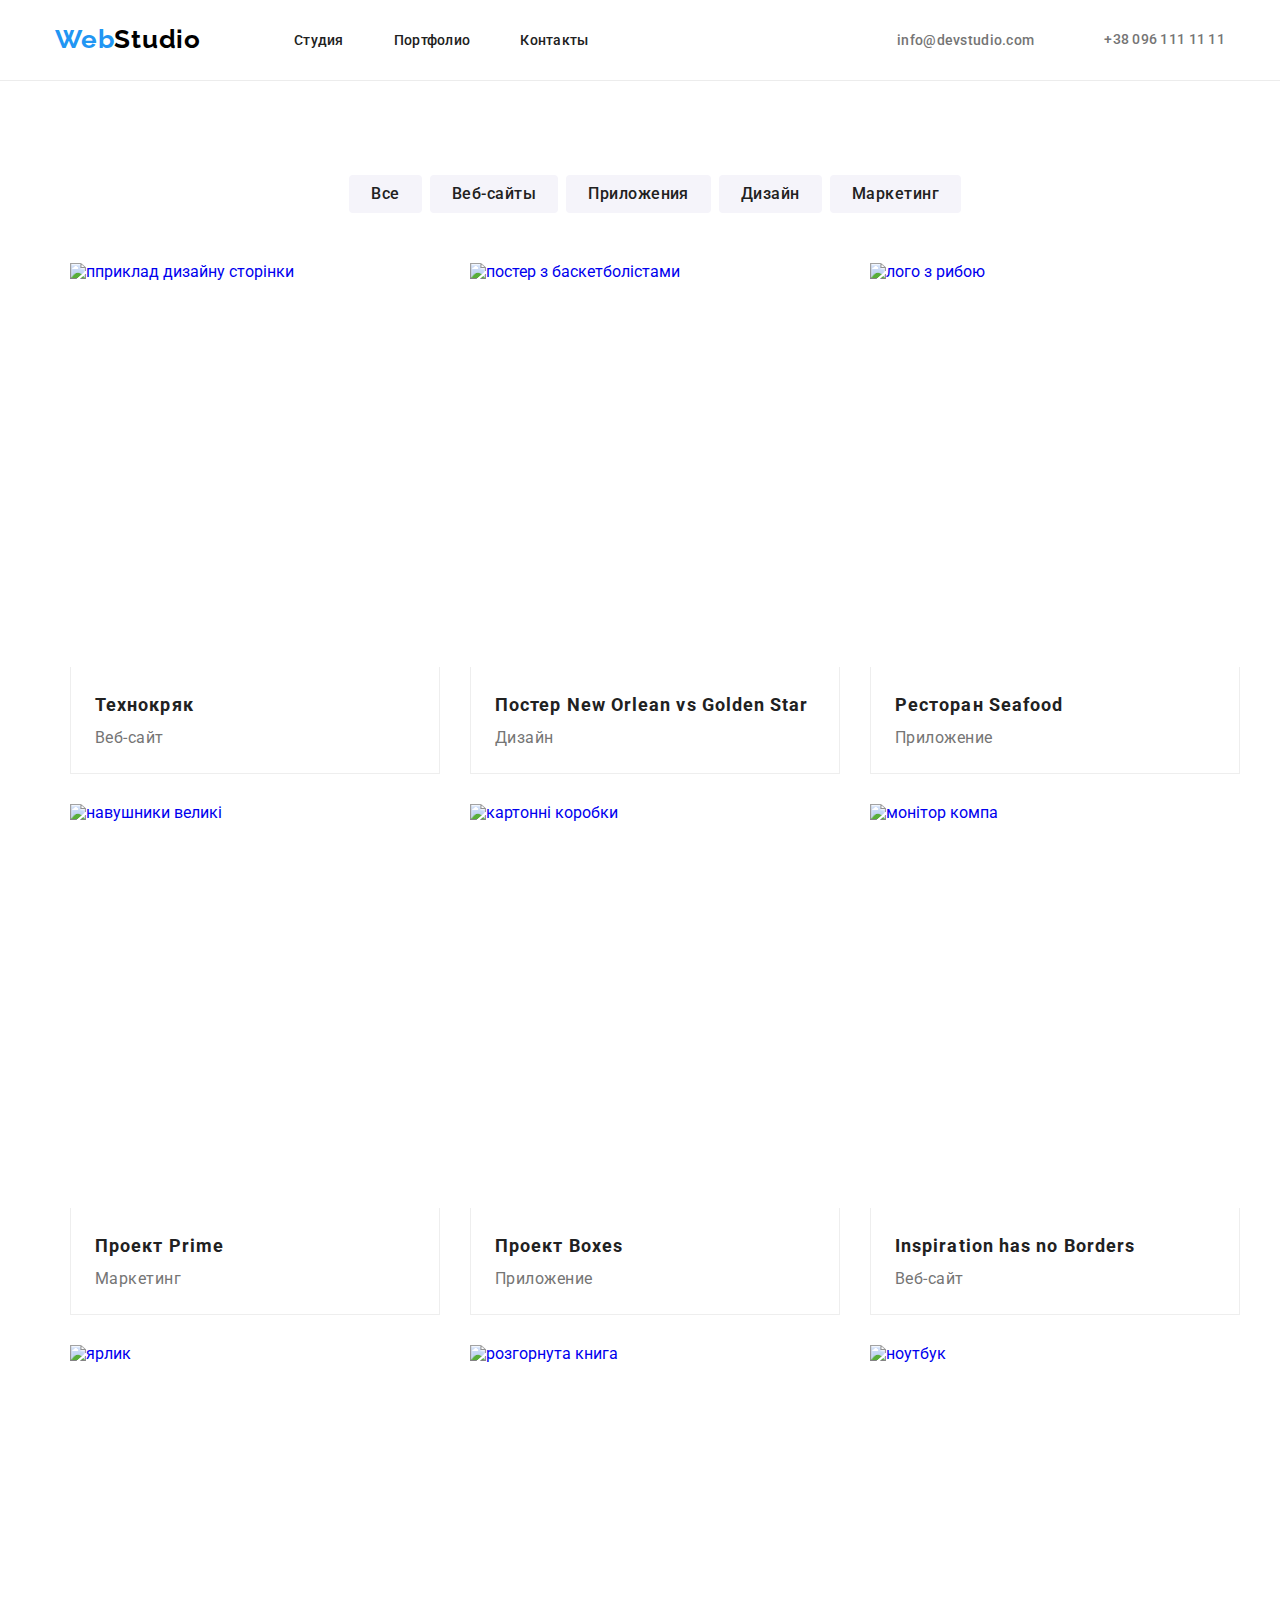
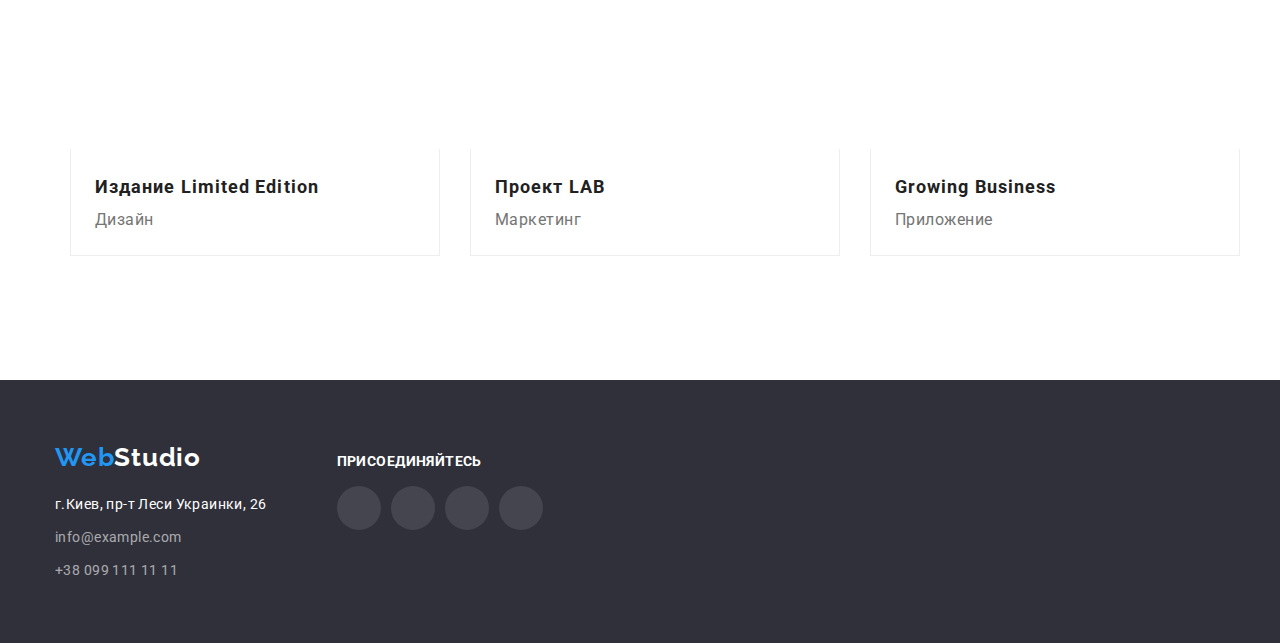
==== portfolio.html @ 455d29f3 "Add files via upload" ====
<!DOCTYPE html>
<html lang="ru">

<head>
    <meta charset="UTF-8">
    <meta name="viewport" content="width=device-width, initial-scale=1.0">
    <title>Portfolio</title>
    <link rel="stylesheet" href="https://cdnjs.cloudflare.com/ajax/libs/modern-normalize/1.0.0/modern-normalize.min.css">
    <link rel="stylesheet" href="./style.css" />
    <link rel="preconnect" href="https://fonts.gstatic.com" />
    <link
        href="https://fonts.googleapis.com/css2?family=Raleway:wght@700&family=Roboto:wght@400;500;700;900&display=swap"
        rel="stylesheet">
</head>

<body>
    <!--Header-->
    <header class="header">
        <div class="navigation-adress conteiner">
            <nav class="navigation">
                <a href="#" class="navigation-link"><span
class="logo-blue">Web</span><span class="logo-black">Studio</span></a>
<ul class="navigation-menu">
    <li class="navigation-item"><a href="./index.html" class="link-to-swith">Студия</a></li>
    <li class="navigation-item"><a href="#" class="link-to-swith studio current">Портфолио</a></li>
    <li class="navigation-item"><a href="#" class="link-to-swith">Контакты</a></li>
</ul>
            </nav>
            <address class="header-adress">
                <div class="header-adress-logo">
                    <a class="adress-mail-header"href="mailto:info@devstudio.com"><svg class="header-adress-icon" width="16" height="12">
                        <use href="./imagine/symbol-defs.svg#icon-mail"></use></svg>info@devstudio.com</a>
                        <a class="adress-tel-header"href="tel:+380961111111">
                        <svg class="header-adress-icon" width="10" height="16">
                        <use href="./imagine/symbol-defs.svg#icon-tell"></use></svg> +38 096 111 11 11</a>
                </div>
            </address>
        </div>
    </header>
    <!--main section portfolio-->
           <main class="portfolio-main">
               <div class="portfolio-main-div conteiner">
                <h1 hidden>Links</h1>
                <ul class="links-list conteiner">
                    <li class="link-list-btn"><button type="button" class="links-list-item"> Все</button></li>
                    <li class="link-list-btn"><button type="button" class="links-list-item"> Веб-сайты</button></li>
                    <li class="link-list-btn"><button type="button" class="links-list-item"> Приложения</button></li>
                    <li class="link-list-btn"><button type="button" class="links-list-item"> Дизайн</button></li>
                    <li class="link-list-btn"><button type="button" class="links-list-item"> Маркетинг</button></li>
                </ul>
                <h2 hidden>Projects-icon</h2>
                                <ul class="portfolio-projects conteiner">
                        <li class="portfolio-projects-link">
                            <a href="#"><img src="./Portfolioimg/img1.jpg" alt="пприклад дизайну сторінки" width="370" height="404" />
                                <div class="border-link"><h3 class="portfolio-projects-fig">Технокряк</h3>
                                <p class="portfolio-projects-p">Веб-сайт</p>
                                </div>
                            </a>
                    
                    
                        </li>
                        <li class="portfolio-projects-link">
                            <a href="#"><img src="./Portfolioimg/img2.jpg" alt="постер з баскетболістами" width="370" height="404" />
                                <div class="border-link">
                                    <h3 class="portfolio-projects-fig">Постер New Orlean vs Golden Star</h3>
                                <p class="portfolio-projects-p">Дизайн</p>
                                </div>
                            </a>
                    
                        </li>
                    
                        <li class="portfolio-projects-link">
                            <a href="#"><img src="./Portfolioimg/img3.jpg" alt="лого з рибою" width="370" height="404" />
                                <div class="border-link">
                                    <h3 class="portfolio-projects-fig">Ресторан Seafood</h3>
                                <p class="portfolio-projects-p">Приложение</p>
                                </div>
                            </a>
                    
                    
                        </li>
                    
                    
                        <li class="portfolio-projects-link">
                            <a href="#"><img src="./Portfolioimg/img4.jpg" alt="навушники великі" width="370" height="404" />
                                <div class="border-link"><h3 class="portfolio-projects-fig">Проект Prime</h3>
                                    <p class="portfolio-projects-p">Маркетинг</p></div>
                            </a>
                    
                    
                        </li>
                    
                    
                        <li class="portfolio-projects-link">
                            <a href="#"><img src="./Portfolioimg/img5.jpg" alt="картонні коробки" width="370" height="404" />
                                <div class="border-link"><h3 class="portfolio-projects-fig">Проект Boxes</h3>
                                    <p class="portfolio-projects-p">Приложение</p></div>
                            </a>
                    
                    
                        </li>
                    
                    
                        <li class="portfolio-projects-link">
                            <a href="#"><img src="./Portfolioimg/img6.jpg" alt="монітор компа" width="370" height="404" />
                                <div class="border-link">
                                    <h3 class="portfolio-projects-fig">Inspiration has no Borders</h3>
                                <p class="portfolio-projects-p">Веб-сайт</p>
                                </div>
                            </a>
                    
                    
                        </li>
                    
                    
                        <li class="portfolio-projects-link">
                            <a href="#"><img src="./Portfolioimg/img8.jpg" alt="ярлик" width="370" height="404" />
                                <div class="border-link">
                                    <h3 class="portfolio-projects-fig">Издание Limited Edition</h3>
                                <p class="portfolio-projects-p">Дизайн</p>
                                </div>
                            </a>
                    
                    
                        </li>
                    
                    
                        <li class="portfolio-projects-link">
                            <a href="#"><img src="./Portfolioimg/img7.jpg" alt="розгорнута книга" width="370" height="404" />
                                <div class="border-link"><h3 class="portfolio-projects-fig">Проект LAB</h3>
                                    <p class="portfolio-projects-p">Маркетинг</p></div>
                            </a>
                    
                    
                        </li>
                    
                    
                        <li class="portfolio-projects-link">
                            <a href="#"><img src="./Portfolioimg/img9.jpg" alt="ноутбук" width="370" height="404" />
                                <div class="border-link"><h3 class="portfolio-projects-fig">Growing Business</h3>
                                    <p class="portfolio-projects-p">Приложение</p></div>
                            </a>
                    
                        </li>
                    
                    
                    </ul>
               </div>
            
                
        </main>
 
        
    <!--Footer-->
    <footer class="footer" >
        <div class="all-footer conteiner">
            <div class="logo-adress">
                <a href="#" class="navigation-link footer"><span class="logo-blue">Web</span><span class="logo-white">Studio</span></a>
                <address class="footer-adress"> <a class="footer-adress-map" href="https://goo.gl/maps/pfqSpMcwWY89Kn897" target="_blank"
                        rel="nofollow noopener">г.Киев, пр-т Леси Украинки, 26</a>
                    <a class="adress-mail-footer" href="mailto:info@example.com">info@example.com</a>
                    <a class="adress-tel-footer" href="tel:+380991111111">+38 099 111 11 11</a>
                </address>
               </div>
                <div class="social-link-b">
                <b class="appeal">присоединяйтесь</b>
                <ul class="our-team-socil-links">
                    <li class="li-class"><a href="#"> <svg class="our-team-socil-item" width="20" height="20"><use href="./imagine/symbol-defs.svg#icon-ins"></use></svg></a>            
                    </li>
                    <li class="li-class"><a href="#"> <svg class="our-team-socil-item" width="20" height="20"><use href="./imagine/symbol-defs.svg#icon-twit"></use></svg></a> </li>
                    <li class="li-class"><a href="#"> <svg class="our-team-socil-item" width="20" height="20"><use href="./imagine/symbol-defs.svg#icon-fb"></use></svg></a>  </li>
                    <li class="li-class"><a href="#"> <svg class="our-team-socil-item" width="20" height="20"><use href="./imagine/symbol-defs.svg#icon-link"></use></svg></a>  </li>
                </ul>
                </div>
        </div>
        
</footer>
</body>

</html>
---- style.css ----
ul {
  list-style: none;
}

:root {
  --accent-color: #2196f3;
  --header-logo-lang: "Raleway", sans-serif;
  --main-lang: "Roboto", sans-serif;
  --main-text-color: #757575;
  --text-p: #212121;
}
h1,
h2,
h3,
h4,
h5,
h6 {
  margin: 0;
}
ul,
ol {
  margin: 0;
  padding: 0;
}

p {
  margin: 0;
}
/*Прибирає зайві паддінги в 4 hx*/
img {
  display: block;
  max-width: 100%;
  height: auto;
}
/*overflow: hidden; приховує все, що витікає за межі бордера (бордера-радіуса)*/

body {
  font-family: var(--main-lang);
}

.navigation-menu .current {
  color: #212121;
}
.conteiner {
  width: 1200px;
  padding: 0 15px;
  margin: 0 auto;
  display: flex;
  align-items: center;
}

.conteiner.portfolio {
  width: 1200px;
}
/*---header--*/
.navigation-adress {
  display: flex;
  align-items: center;
  padding-top: 24px;
  padding-bottom: 25px;
  padding-left: 15px;
  padding-right: 15px;
  }

.header {
  max-width: 1600px;
  border-bottom: 1px solid #ECECEC;
  margin: auto;
  }

.header.conteiner {
  display: flex;
}
.navigation {
  display: flex;
}
.navigation-menu {
  display: flex;
  align-items: center;
}
.navigation-link {
  margin-right: 93px;
  align-items: baseline;
}
.header-adress-icon{
  margin-right: 10px;
  fill: #757575;
}
.header-adress-icon:hover,
.header-adress-icon:focus {
  fill: #2196f3;
}

.header-adress {
  margin-left: auto;
  align-items: center;
}
.adress-tel-header {
  margin-left: 50px;
}
.header-adress-logo{
  display: flex;
  align-items: flex-end;
}
a {
  text-decoration: none;
}

.navigation {
  font-family: var(--header-logo-lang);
}
.navigation-link {
  font-family: var(--header-logo-lang);
  font-weight: 700;
  font-size: 26px;
  line-height: 1.192;
  letter-spacing: 0.03em;
}
.navigation-link .logo-blue {
  font-weight: 700;
  font-style: normal;
  font-size: 26px;
  line-height: 1.192;
  letter-spacing: 0.03em;
  color: #2196f3;
}
.navigation-link .logo-black {
  font-weight: 700;
  font-size: 26px;
  line-height: 1.192;
  letter-spacing: 0.03em;
  color: #000000;
}
.navigation-item:not(:last-child) {
  margin-right: 50px;
}
.navigation {
  align-items: stretch;
}
.navigation-item {
  font-family: var(--main-lang);
  font-weight: 500;
  font-size: 14px;
  line-height: 1.142;
  letter-spacing: 0.02em;
  color: var(--text-p);
}
.navigation-item.current {
  color: var(--accent-color);
}

.modal-btn-header {
  display: block;
  margin: 0 auto;
  margin-top: 30px;
  font-style: normal;
  font-weight: 700;
  font-size: 16px;
  line-height: 1.875;
  min-width: 200px;
    background: #2196f3;
  box-shadow: 0px 4px 4px rgba(0, 0, 0, 0.15);
  border-radius: 4px;
  color: #ffffff;
  border: 0;
  cursor: pointer;
  padding: 10px 32px;
}

/* Це спеціально зроблено. Я знаю, що можно було в один клас, але мені
так поки більш зрозуміло */
.adress-mail-header:hover,
.adress-mail-header:focus,
.adress-tel-header:hover,
.adress-tel-header:focus,
.footer-adress-map:hover,
.footer-adress-map:focus,
.adress-tel-footer:hover,
.adress-tel-footer:focus,
.adress-mail-footer:hover,
.adress-mail-footer:focus {
  color: var(--accent-color);
}
.navigation-item.current:hover,
.navigation-item.current:focus,
.link-to-swith:hover,
.link-to-swith:focus {
  color: var(--accent-color);
}
.links-list-item:hover,
.links-list-item:focus,
.modal-btn:hover,
.modal-btn:focus {
  color: #ffffff;
  background: #2196f3;
}

/*---header end---*/

/*---section-hero---*/
.hero-foto{
  width: 1600px;
  height: 600px;
  background-image: linear-gradient( to right, rgba(47, 48, 58, 0.4), rgba(47, 48, 58, 0.4)), url(./imagine/Imgfirstfoto\ \(1\).jpg);
  margin: auto;
  background-color: black;
 }

.section-hero {
  padding-top: 200px;
   padding-bottom: 200px;
    max-width: 1600px;
    height: 600px;
   margin-left: auto;
  margin-right: auto;
  display: block;
     
} 

.adress-mail-header,
.adress-tel-header {
  display: flex;
  font-family: "Roboto", sans-serif;
  font-style: normal;
  font-weight: 500;
  font-size: 14px;
  line-height: 1.142;
  letter-spacing: 0.02em;
  color: #757575;
  align-items: center;
}
.section-h1 {
  margin: 0 auto;
  min-width: 696px;
  font-weight: 900;
  font-size: 44px;
  line-height: 1.363;
  letter-spacing: 0.06em;
  text-transform: uppercase;
  text-align: center;
      justify-content: center;
  /* color: #ffffff; */
}

.links-list-item {
  font-family: "Roboto", sans-serif;
  background: #f5f4fa;
  border-radius: 4px;
  font-weight: 700;
  font-size: 16px;
  line-height: 1.875;
  display: flex;
  align-items: center;
  text-align: center;
  letter-spacing: 0.06em;
  color: #212121;
  border: 0;
  cursor: pointer;
}
.benefits-list-item:not(:last-child) {
  margin-right: 30px;
  min-width: 270px;
}

/*---section-hero end---*/
/*---section-benefits---*/
.benefits-list-item::before{
    width: 270px;
  height: 120px;
  display: block;
  content: "";
  background-color: #F5F4FA;
  border-radius: 4px;
  background-repeat: no-repeat;
  background-position: center;
}
.benefits-list-item.icon-antena::before{
  background-image: url(./imagine/antenna1.svg);
}
.benefits-list-item.icon-clock::before{
  background-image: url(./imagine/clock1.svg);
}
.benefits-list-item.icon-diagram::before{
  background-image: url(./imagine/diagram1.svg);
}
.benefits-list-item.icon-astronaut::before{
  background-image: url(./imagine/astronaut1.svg);
}
.what-we-doing {
  padding-bottom: 94px;
  padding-top: 94px;
  display: block;
  }
.what-we-doing-img-list {
  display: flex;
}
.benefits-h2 {
  margin-bottom: 10px;
}
.benefits-list {
  padding-top: 94px;
  display: flex;
}
.benefits-h2 {
  min-width: 270px;
  margin-top: 30px;
  font-weight: 700;
  font-size: 14px;
  line-height: 1.143;
  letter-spacing: 0.03em;
  text-transform: uppercase;
  color: var(--text-p);
}

.benefits-p {
  font-weight: 400;
  font-size: 14px;
  line-height: 1.714;
  letter-spacing: 0.03em;
  color: var(--main-text-color);
}
/*---section-benefits- end--*/

/*what we doing*/
.what-we-doing-h2 {
  margin-bottom: 50px;
  display: flex;
  justify-content: center;
  min-width: 376px;   
font-weight: 700;
font-size: 36px;
line-height: 1.166;
text-align: center;
letter-spacing: 0.03em;

color: #212121;
}
.what-we-doing-img:not(:last-child) {
  margin-right: 30px;
}

/*what we doing end*/

/*Team*/
.team{
  height: 708px;
  min-width: 1600px;
  background: #F5F4FA;
  
}
.our-team {
  margin-bottom: 50px;
  font-weight: 700;
  font-size: 36px;
  line-height: 1.167;
  text-align: center;
  letter-spacing: 0.03em;
  color: var(--text-p);
}
.our-team-list {
  display: flex;
  justify-content: center;
}
.div-our-team{
  padding-top: 94px;
  padding-bottom: 94px;
  display: block;
}

.our-team-img{
background: #FFFFFF;
box-shadow: 0px 1px 3px rgba(0, 0, 0, 0.12), 0px 1px 1px rgba(0, 0, 0, 0.14), 0px 2px 1px rgba(0, 0, 0, 0.2);
border-radius: 0px 0px 4px 4px;

}
.our-team-img:not(:last-child) {
  margin-right: 30px;
}
.our-team-h3 {
  text-align: center;
  margin-top: 30px;
  margin-bottom: 10px;
  font-weight: 500;
  font-size: 16px;
  line-height: 1.188;
  letter-spacing: 0.03em;
  color: var(--text-p);
}
.our-team-p {
  font-weight: 400;
  font-size: 16px;
  line-height: 1.188;
  text-align: center;
  letter-spacing: 0.03em;
  color: var(--main-text-color);
}
.our-team-socil-item{
  display: block;
  fill: #757575;
    }
.li-class{
padding: 12px 12px;
border-radius: 50%;
}
.our-team-socil-item:hover{
  fill: #FFFFFF;
}
.li-class:hover{
  background-color: var(--accent-color);
}
.li-class:not(:last-child){
margin-right: 10px
} 
.our-team-socil-links{
  display: flex;
  padding: 0;
  margin: 0;
  list-style: none;
  margin-top: 16px;
  margin-bottom: 30px;
  justify-content: center;
 }
 
/*team-end--*/

/* regular cliens */
.svg-logo1:hover,
.svg-logo1:focus{
  fill: #2196f3;
}
.regular-client-div{
  display: block;
  padding-top: 94px;
  padding-bottom: 94px;
}
.regular-client-logo{
  display: flex;
}
.regular-client-img:not(:last-child) {
  margin-right: 30px;
  min-width: 170px;
}
.regular-client-img:hover{
border: 1px solid #2196f3;
}
.regular-client-img{
width: 170px;
height: 90px;
display: block;
content: "";
background-color: #ffffff;
border: 1px solid #AFB1B8;
border-radius: 4px;
background-repeat: no-repeat;
background-position: center;
cursor: pointer;
}
.svg-logo1{
  padding: 20px 63px;
   width: 170px;
  height: 90px;
  fill: #AFB1B8;

}
.svg-logo1{
  padding: 20px 63px;
   width: 170px;
  height: 90px;
  fill: #AFB1B8;

}
.svg-logo2{
  padding: 19px 65px;
   width: 170px;
  height: 90px;
  fill: #AFB1B8;

}
.svg-logo3{
  padding: 24px 64px;
   width: 170px;
  height: 90px;
  fill: #AFB1B8;

}
.svg-logo4{
  padding: 24px 45px;
   width: 170px;
  height: 90px;
  fill: #AFB1B8;

}
.svg-logo5{
  padding: 22px 55px;
   width: 170px;
  height: 90px;
  fill: #AFB1B8;

}
.svg-logo1{
  padding: 22px 41px;
   width: 170px;
  height: 90px;
  fill: #AFB1B8;

}
/* .regular-client-img.logo1::before{
  background-image: url(./imagine/logo1.svg);
}
.regular-client-img.logo2::before{
  background-image: url(./imagine/logo2.svg);
}
.regular-client-img.logo3::before{
  background-image: url(./imagine/logo3.svg);
}
.regular-client-img.logo4::before{
  background-image: url(./imagine/logo4.svg);
      }
.regular-client-img.logo5::before{
  background-image: url(./imagine/logo5.svg);
}
.regular-client-img.logo6::before{
  background-image: url(./imagine/logo6.svg);
} */


/*footer*/
.footer-adress-map {
  font-style: normal;
  text-decoration: none;
  font-weight: 400;
  font-size: 14px;
  line-height: 1.714;
  letter-spacing: 0.03em;
  color: #ffffff;
}
.adress-mail-footer,
.adress-tel-footer {
  font-family: "Roboto", sans-serif;
  font-style: normal;
  font-weight: 400;
  font-size: 14px;
  line-height: 1.714;
  letter-spacing: 0.03em;
  color: rgba(255, 255, 255, 0.6);
}
.footer-adress {
  margin-top: 20px;
}
.footer-adress {
  display: flex;
  flex-direction: column;
}
.footer-adress-map,
.adress-mail-footer {
  margin-bottom: 9px;
}
.footer {
  flex-grow: 1;
  max-width: 1600px;
  background-color: #2F303A;
  margin: auto;
}
.logo-adress{
padding-bottom: 60px;
padding-top: 60px;
margin-right: 70px;

}
.logo-white {
  font-weight: 700;
  font-size: 26px;
  line-height: 1.192;
  letter-spacing: 0.03em;
  color: #ffffff;
}
.appeal{
font-style: normal;
font-weight: 700;
font-size: 14px;
line-height: 1.142;
letter-spacing: 0.03em;
text-transform: uppercase;
color: #FFFFFF;
}
.social-link-b{
  padding-top: 72px;
  
}
.all-footer{
display: flex;
align-items:baseline;
}
.social-item{
  display: flex;
  margin-top: 20px;
}
.footer .our-team-socil-item{
  fill:#FFFFFF ;
}
.footer .li-class{
 background: rgba(255, 255, 255, 0.1);
}
.footer .li-class:hover,
.footer .li-class:focus
{
 background: var(--accent-color);
}

/*footer end*/

/* Portfolio */
.portfolio-main{
  max-width: 1600px;
  margin: auto;
}
.portfolio-main-div{
display: block;
}
.links-list {
  display: flex;
  justify-content: center;
  padding-top: 94px;
  padding-bottom: 50px;
}
.links-list-item {
  min-width: 73px;
  display: block;
  font-family: "Roboto", sans-serif;
  font-weight: 500;
  font-size: 16px;
  border-radius: 4px;
  line-height: 1.625;
  letter-spacing: 0.03em;
  color: var(--text-p);
  padding: 6px 22px;
}

.link-list-btn:not(:last-child) {
  margin-right: 8px;
}

.portfolio-projects-fig {
  font-style: normal;
  font-weight: 700;
  font-size: 18px;
  line-height: 2;
  letter-spacing: 0.06em;
  color: var(--text-p);
}
.portfolio-projects-p {
  font-style: normal;
  font-weight: 400;
  font-size: 16px;
  line-height: 1.875;
  letter-spacing: 0.03em;
  color: var(--main-text-color);
}
.portfolio-projects {
  display: flex;
  flex-wrap: wrap;
  padding-bottom: 94px;
   }

.portfolio-projects-link {
  min-width: 370px;
  margin-left: 30px;
  margin-bottom: 30px;
  flex-basis: calc(100% / 3 - 30px);
}
.portfolio-projects-link:hover{
  box-shadow: 0px 1px 1px rgba(0, 0, 0, 0.12), 0px 4px 4px rgba(0, 0, 0, 0.06), 1px 4px 6px rgba(0, 0, 0, 0.16);
}
  .border-link{
  border-right: 1px solid #EEEEEE;
  border-left: 1px solid #EEEEEE;
  border-bottom: 1px solid #EEEEEE;
  padding: 20px 24px;
  }

.portfolio-projects-link:nth-child(-n + 3) {
  margin-top: 0;
}
.portfolio-projects-link:nth-child(3n + 1) {
  margin-left: 0;
}

.visiility {
  visibility: hidden;
}
a:visited.footer-adress-map {
  color: #ffffff;
}

a:visited.link-to-swith.studio {
  color: #2196f3;
}
a:visited.adress-mail-footer,
.adress-tel-footer {
  color: rgba(255, 255, 255, 0.6);
}
/* a:visited.link-to-swith {
  color: #212121;
} */
.link-to-swith {
  color: #212121;
}
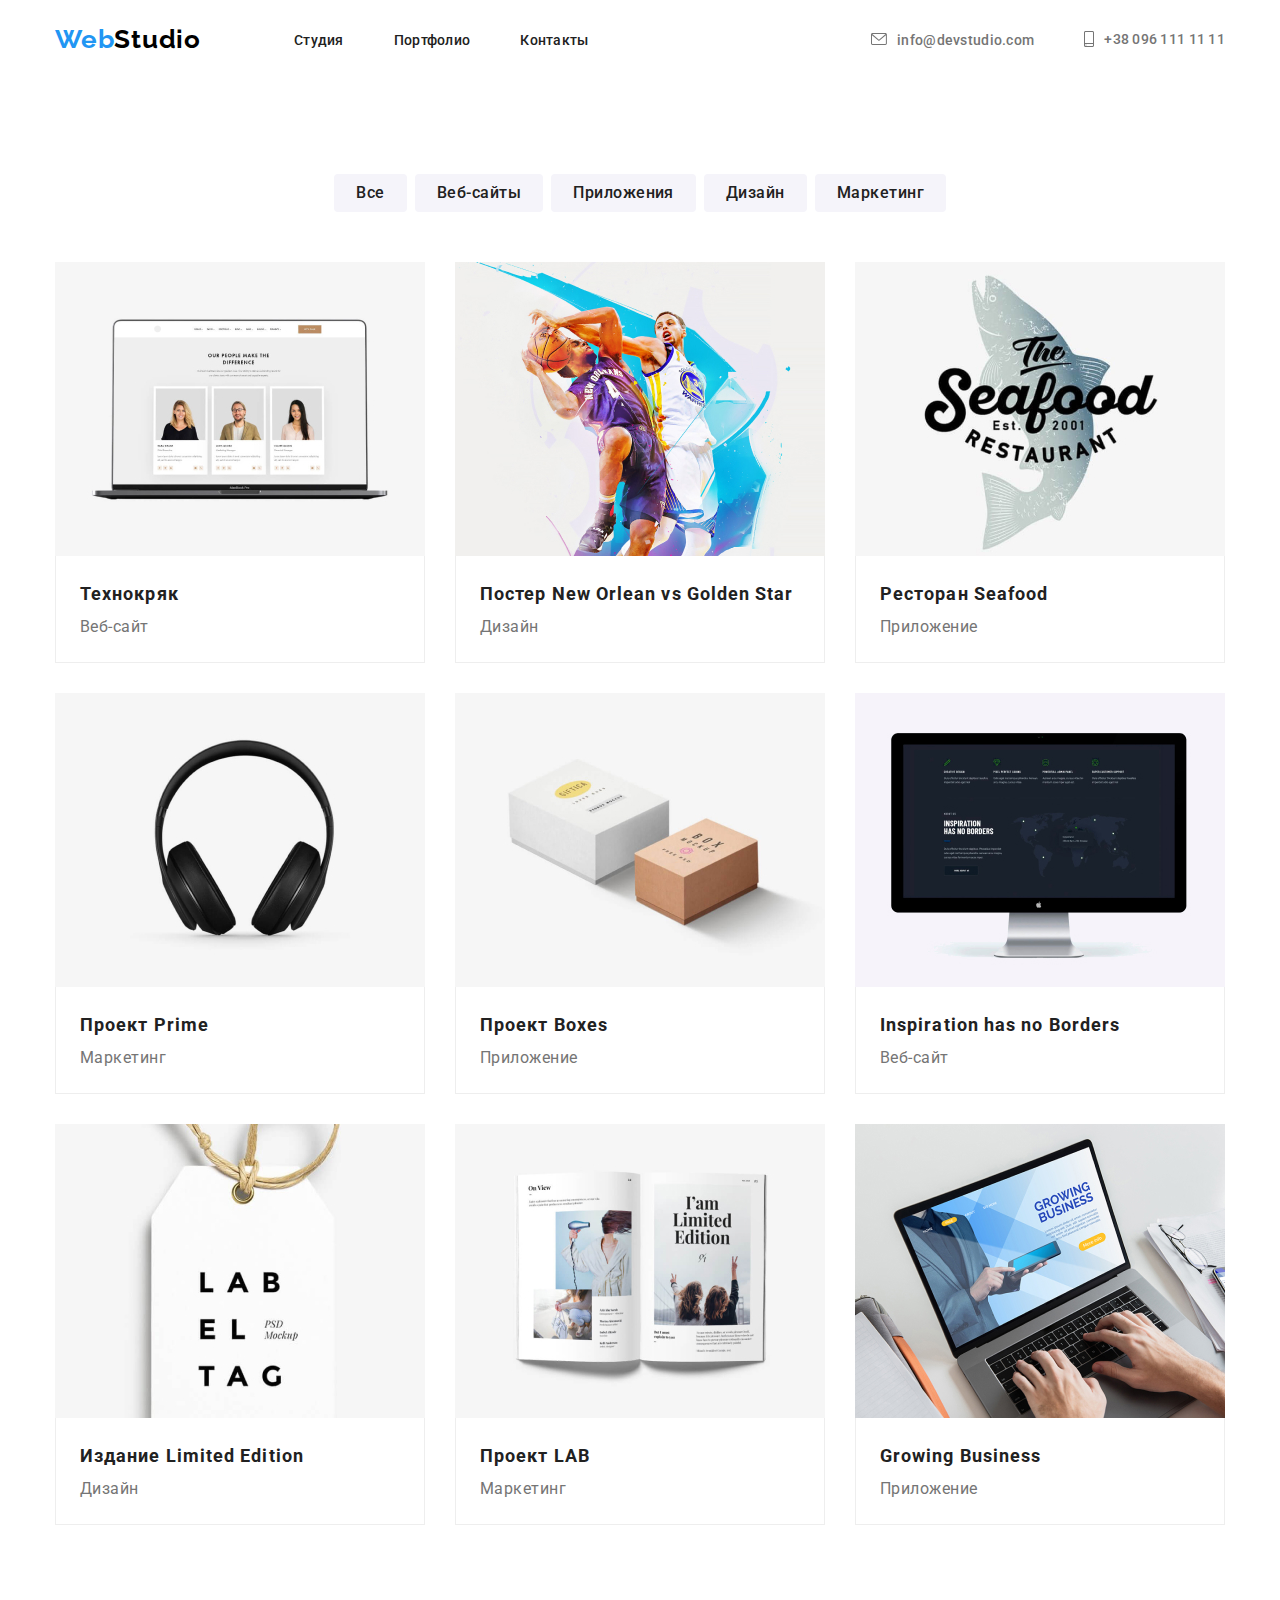
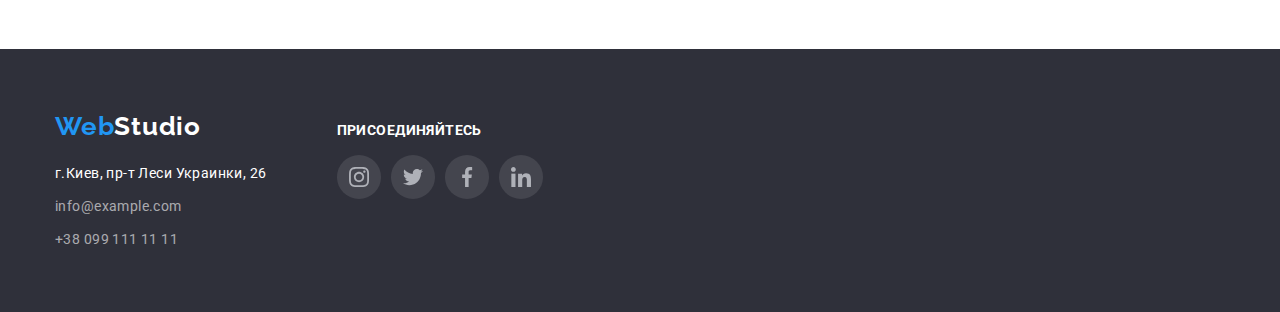
==== commit c9a30da2: "ДЗ4" ====
--- a/portfolio.html
+++ b/portfolio.html
@@ -5,7 +5,8 @@
     <meta charset="UTF-8">
     <meta name="viewport" content="width=device-width, initial-scale=1.0">
     <title>Portfolio</title>
-    <link rel="stylesheet" href="https://cdnjs.cloudflare.com/ajax/libs/modern-normalize/1.0.0/modern-normalize.min.css">
+    <link rel="stylesheet"
+        href="https://cdnjs.cloudflare.com/ajax/libs/modern-normalize/1.0.0/modern-normalize.min.css">
     <link rel="stylesheet" href="./style.css" />
     <link rel="preconnect" href="https://fonts.gstatic.com" />
     <link
@@ -15,166 +16,190 @@
 
 <body>
     <!--Header-->
-    <header class="header">
+    <header class="header-portfolio">
         <div class="navigation-adress conteiner">
             <nav class="navigation">
-                <a href="#" class="navigation-link"><span
-class="logo-blue">Web</span><span class="logo-black">Studio</span></a>
-<ul class="navigation-menu">
-    <li class="navigation-item"><a href="./index.html" class="link-to-swith">Студия</a></li>
-    <li class="navigation-item"><a href="#" class="link-to-swith studio current">Портфолио</a></li>
-    <li class="navigation-item"><a href="#" class="link-to-swith">Контакты</a></li>
-</ul>
+                <a href="#" class="navigation-link"><span class="logo-blue">Web</span><span
+                        class="logo-black">Studio</span></a>
+                <ul class="navigation-menu">
+                    <li class="navigation-item"><a href="./index.html" class="link-to-swith">Студия</a></li>
+                    <li class="navigation-item"><a href="#" class="link-to-swith studio current">Портфолио</a></li>
+                    <li class="navigation-item"><a href="#" class="link-to-swith">Контакты</a></li>
+                </ul>
             </nav>
             <address class="header-adress">
                 <div class="header-adress-logo">
-                    <a class="adress-mail-header"href="mailto:info@devstudio.com"><svg class="header-adress-icon" width="16" height="12">
-                        <use href="./imagine/symbol-defs.svg#icon-mail"></use></svg>info@devstudio.com</a>
-                        <a class="adress-tel-header"href="tel:+380961111111">
+                    <a class="adress-mail-header" href="mailto:info@devstudio.com"><svg class="header-adress-icon"
+                            width="16" height="12">
+                            <use href="./imagine/symbol-defs.svg#icon-mail"></use>
+                        </svg>info@devstudio.com</a>
+                    <a class="adress-tel-header" href="tel:+380961111111">
                         <svg class="header-adress-icon" width="10" height="16">
-                        <use href="./imagine/symbol-defs.svg#icon-tell"></use></svg> +38 096 111 11 11</a>
+                            <use href="./imagine/symbol-defs.svg#icon-tell"></use>
+                        </svg> +38 096 111 11 11</a>
                 </div>
             </address>
         </div>
     </header>
     <!--main section portfolio-->
-           <main class="portfolio-main">
-               <div class="portfolio-main-div conteiner">
-                <h1 hidden>Links</h1>
-                <ul class="links-list conteiner">
-                    <li class="link-list-btn"><button type="button" class="links-list-item"> Все</button></li>
-                    <li class="link-list-btn"><button type="button" class="links-list-item"> Веб-сайты</button></li>
-                    <li class="link-list-btn"><button type="button" class="links-list-item"> Приложения</button></li>
-                    <li class="link-list-btn"><button type="button" class="links-list-item"> Дизайн</button></li>
-                    <li class="link-list-btn"><button type="button" class="links-list-item"> Маркетинг</button></li>
-                </ul>
-                <h2 hidden>Projects-icon</h2>
-                                <ul class="portfolio-projects conteiner">
-                        <li class="portfolio-projects-link">
-                            <a href="#"><img src="./Portfolioimg/img1.jpg" alt="пприклад дизайну сторінки" width="370" height="404" />
-                                <div class="border-link"><h3 class="portfolio-projects-fig">Технокряк</h3>
-                                <p class="portfolio-projects-p">Веб-сайт</p>
-                                </div>
-                            </a>
-                    
-                    
-                        </li>
-                        <li class="portfolio-projects-link">
-                            <a href="#"><img src="./Portfolioimg/img2.jpg" alt="постер з баскетболістами" width="370" height="404" />
-                                <div class="border-link">
-                                    <h3 class="portfolio-projects-fig">Постер New Orlean vs Golden Star</h3>
-                                <p class="portfolio-projects-p">Дизайн</p>
-                                </div>
-                            </a>
-                    
-                        </li>
-                    
-                        <li class="portfolio-projects-link">
-                            <a href="#"><img src="./Portfolioimg/img3.jpg" alt="лого з рибою" width="370" height="404" />
-                                <div class="border-link">
-                                    <h3 class="portfolio-projects-fig">Ресторан Seafood</h3>
-                                <p class="portfolio-projects-p">Приложение</p>
-                                </div>
-                            </a>
-                    
-                    
-                        </li>
-                    
-                    
-                        <li class="portfolio-projects-link">
-                            <a href="#"><img src="./Portfolioimg/img4.jpg" alt="навушники великі" width="370" height="404" />
-                                <div class="border-link"><h3 class="portfolio-projects-fig">Проект Prime</h3>
-                                    <p class="portfolio-projects-p">Маркетинг</p></div>
-                            </a>
-                    
-                    
-                        </li>
-                    
-                    
-                        <li class="portfolio-projects-link">
-                            <a href="#"><img src="./Portfolioimg/img5.jpg" alt="картонні коробки" width="370" height="404" />
-                                <div class="border-link"><h3 class="portfolio-projects-fig">Проект Boxes</h3>
-                                    <p class="portfolio-projects-p">Приложение</p></div>
-                            </a>
-                    
-                    
-                        </li>
-                    
-                    
-                        <li class="portfolio-projects-link">
-                            <a href="#"><img src="./Portfolioimg/img6.jpg" alt="монітор компа" width="370" height="404" />
-                                <div class="border-link">
-                                    <h3 class="portfolio-projects-fig">Inspiration has no Borders</h3>
-                                <p class="portfolio-projects-p">Веб-сайт</p>
-                                </div>
-                            </a>
-                    
-                    
-                        </li>
-                    
-                    
-                        <li class="portfolio-projects-link">
-                            <a href="#"><img src="./Portfolioimg/img8.jpg" alt="ярлик" width="370" height="404" />
-                                <div class="border-link">
-                                    <h3 class="portfolio-projects-fig">Издание Limited Edition</h3>
-                                <p class="portfolio-projects-p">Дизайн</p>
-                                </div>
-                            </a>
-                    
-                    
-                        </li>
-                    
-                    
-                        <li class="portfolio-projects-link">
-                            <a href="#"><img src="./Portfolioimg/img7.jpg" alt="розгорнута книга" width="370" height="404" />
-                                <div class="border-link"><h3 class="portfolio-projects-fig">Проект LAB</h3>
-                                    <p class="portfolio-projects-p">Маркетинг</p></div>
-                            </a>
-                    
-                    
-                        </li>
-                    
-                    
-                        <li class="portfolio-projects-link">
-                            <a href="#"><img src="./Portfolioimg/img9.jpg" alt="ноутбук" width="370" height="404" />
-                                <div class="border-link"><h3 class="portfolio-projects-fig">Growing Business</h3>
-                                    <p class="portfolio-projects-p">Приложение</p></div>
-                            </a>
-                    
-                        </li>
-                    
-                    
-                    </ul>
-               </div>
-            
-                
-        </main>
- 
-        
+    <main class="portfolio-main">
+        <div class="portfolio-main-div conteiner">
+            <h1 hidden>Links</h1>
+            <ul class="links-list">
+                <li class="link-list-btn"><button type="button" class="links-list-item"> Все</button></li>
+                <li class="link-list-btn"><button type="button" class="links-list-item"> Веб-сайты</button></li>
+                <li class="link-list-btn"><button type="button" class="links-list-item"> Приложения</button></li>
+                <li class="link-list-btn"><button type="button" class="links-list-item"> Дизайн</button></li>
+                <li class="link-list-btn"><button type="button" class="links-list-item"> Маркетинг</button></li>
+            </ul>
+            <h2 hidden>Projects-icon</h2>
+            <ul class="portfolio-projects">
+                <li class="portfolio-projects-link">
+                    <a href="#"><img src="./Portfolioimg/img1.jpg" alt="пприклад дизайну сторінки" width="370"
+                            height="404" />
+                        <div class="border-link">
+                            <h3 class="portfolio-projects-fig">Технокряк</h3>
+                            <p class="portfolio-projects-p">Веб-сайт</p>
+                        </div>
+                    </a>
+
+
+                </li>
+                <li class="portfolio-projects-link">
+                    <a href="#"><img src="./Portfolioimg/img2.jpg" alt="постер з баскетболістами" width="370"
+                            height="404" />
+                        <div class="border-link">
+                            <h3 class="portfolio-projects-fig">Постер New Orlean vs Golden Star</h3>
+                            <p class="portfolio-projects-p">Дизайн</p>
+                        </div>
+                    </a>
+
+                </li>
+
+                <li class="portfolio-projects-link">
+                    <a href="#"><img src="./Portfolioimg/img3.jpg" alt="лого з рибою" width="370" height="404" />
+                        <div class="border-link">
+                            <h3 class="portfolio-projects-fig">Ресторан Seafood</h3>
+                            <p class="portfolio-projects-p">Приложение</p>
+                        </div>
+                    </a>
+
+
+                </li>
+
+
+                <li class="portfolio-projects-link">
+                    <a href="#"><img src="./Portfolioimg/img4.jpg" alt="навушники великі" width="370" height="404" />
+                        <div class="border-link">
+                            <h3 class="portfolio-projects-fig">Проект Prime</h3>
+                            <p class="portfolio-projects-p">Маркетинг</p>
+                        </div>
+                    </a>
+
+
+                </li>
+
+
+                <li class="portfolio-projects-link">
+                    <a href="#"><img src="./Portfolioimg/img5.jpg" alt="картонні коробки" width="370" height="404" />
+                        <div class="border-link">
+                            <h3 class="portfolio-projects-fig">Проект Boxes</h3>
+                            <p class="portfolio-projects-p">Приложение</p>
+                        </div>
+                    </a>
+
+
+                </li>
+
+
+                <li class="portfolio-projects-link">
+                    <a href="#"><img src="./Portfolioimg/img6.jpg" alt="монітор компа" width="370" height="404" />
+                        <div class="border-link">
+                            <h3 class="portfolio-projects-fig">Inspiration has no Borders</h3>
+                            <p class="portfolio-projects-p">Веб-сайт</p>
+                        </div>
+                    </a>
+
+
+                </li>
+
+
+                <li class="portfolio-projects-link">
+                    <a href="#"><img src="./Portfolioimg/img8.jpg" alt="ярлик" width="370" height="404" />
+                        <div class="border-link">
+                            <h3 class="portfolio-projects-fig">Издание Limited Edition</h3>
+                            <p class="portfolio-projects-p">Дизайн</p>
+                        </div>
+                    </a>
+
+
+                </li>
+
+
+                <li class="portfolio-projects-link">
+                    <a href="#"><img src="./Portfolioimg/img7.jpg" alt="розгорнута книга" width="370" height="404" />
+                        <div class="border-link">
+                            <h3 class="portfolio-projects-fig">Проект LAB</h3>
+                            <p class="portfolio-projects-p">Маркетинг</p>
+                        </div>
+                    </a>
+
+
+                </li>
+
+
+                <li class="portfolio-projects-link">
+                    <a href="#"><img src="./Portfolioimg/img9.jpg" alt="ноутбук" width="370" height="404" />
+                        <div class="border-link">
+                            <h3 class="portfolio-projects-fig">Growing Business</h3>
+                            <p class="portfolio-projects-p">Приложение</p>
+                        </div>
+                    </a>
+
+                </li>
+
+
+            </ul>
+        </div>
+
+
+    </main>
+
+
     <!--Footer-->
-    <footer class="footer" >
+    <footer class="footer">
         <div class="all-footer conteiner">
             <div class="logo-adress">
-                <a href="#" class="navigation-link footer"><span class="logo-blue">Web</span><span class="logo-white">Studio</span></a>
-                <address class="footer-adress"> <a class="footer-adress-map" href="https://goo.gl/maps/pfqSpMcwWY89Kn897" target="_blank"
-                        rel="nofollow noopener">г.Киев, пр-т Леси Украинки, 26</a>
+                <a href="#" class="navigation-link footer"><span class="logo-blue">Web</span><span
+                        class="logo-white">Studio</span></a>
+                <address class="footer-adress"> <a class="footer-adress-map"
+                        href="https://goo.gl/maps/pfqSpMcwWY89Kn897" target="_blank" rel="nofollow noopener">г.Киев,
+                        пр-т Леси Украинки, 26</a>
                     <a class="adress-mail-footer" href="mailto:info@example.com">info@example.com</a>
                     <a class="adress-tel-footer" href="tel:+380991111111">+38 099 111 11 11</a>
                 </address>
-               </div>
-                <div class="social-link-b">
+            </div>
+            <div class="social-link-b">
                 <b class="appeal">присоединяйтесь</b>
                 <ul class="our-team-socil-links">
-                    <li class="li-class"><a href="#"> <svg class="our-team-socil-item" width="20" height="20"><use href="./imagine/symbol-defs.svg#icon-ins"></use></svg></a>            
+                    <li class="li-class"><a href="#"> <svg class="our-team-socil-item" width="20" height="20">
+                                <use href="./imagine/symbol-defs.svg#icon-ins"></use>
+                            </svg></a>
                     </li>
-                    <li class="li-class"><a href="#"> <svg class="our-team-socil-item" width="20" height="20"><use href="./imagine/symbol-defs.svg#icon-twit"></use></svg></a> </li>
-                    <li class="li-class"><a href="#"> <svg class="our-team-socil-item" width="20" height="20"><use href="./imagine/symbol-defs.svg#icon-fb"></use></svg></a>  </li>
-                    <li class="li-class"><a href="#"> <svg class="our-team-socil-item" width="20" height="20"><use href="./imagine/symbol-defs.svg#icon-link"></use></svg></a>  </li>
+                    <li class="li-class"><a href="#"> <svg class="our-team-socil-item" width="20" height="20">
+                                <use href="./imagine/symbol-defs.svg#icon-twit"></use>
+                            </svg></a> </li>
+                    <li class="li-class"><a href="#"> <svg class="our-team-socil-item" width="20" height="20">
+                                <use href="./imagine/symbol-defs.svg#icon-fb"></use>
+                            </svg></a> </li>
+                    <li class="li-class"><a href="#"> <svg class="our-team-socil-item" width="20" height="20">
+                                <use href="./imagine/symbol-defs.svg#icon-link"></use>
+                            </svg></a> </li>
                 </ul>
-                </div>
+            </div>
         </div>
-        
-</footer>
+
+    </footer>
 </body>
 
-</html>
+</html>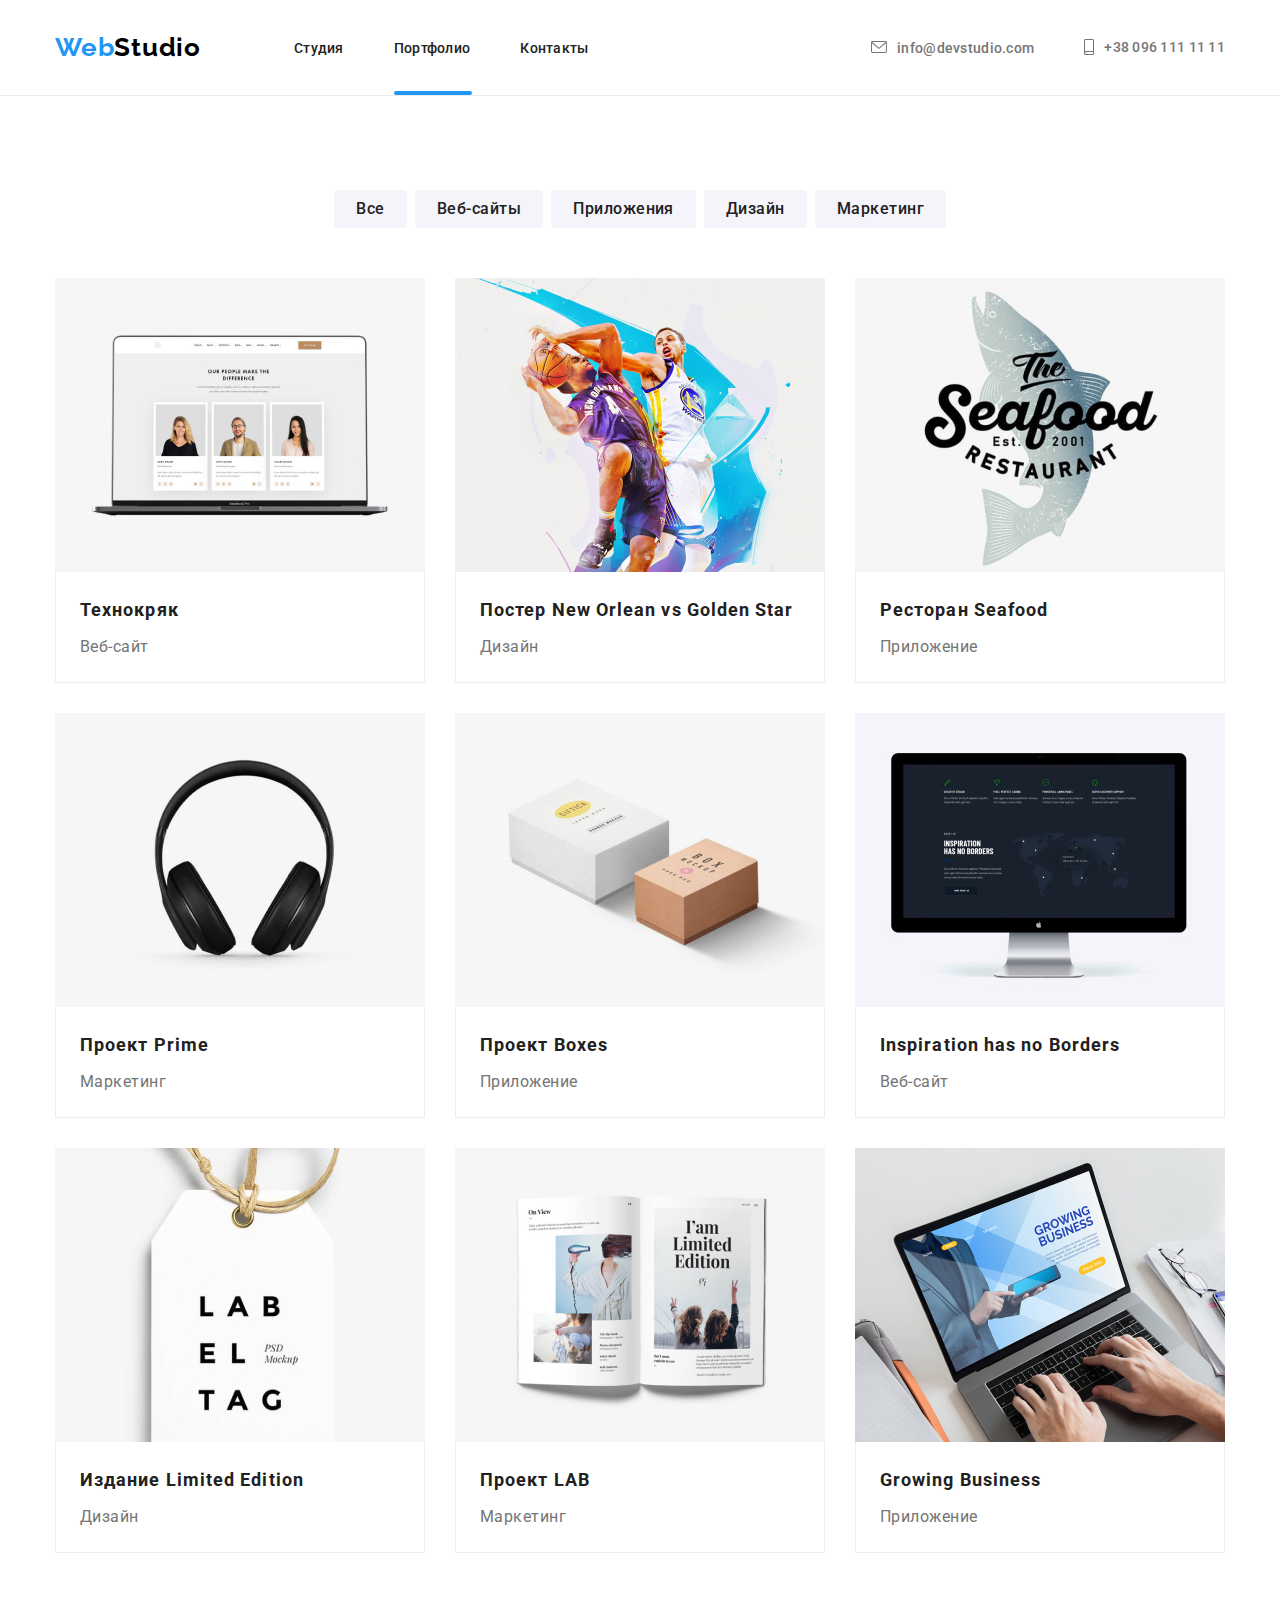
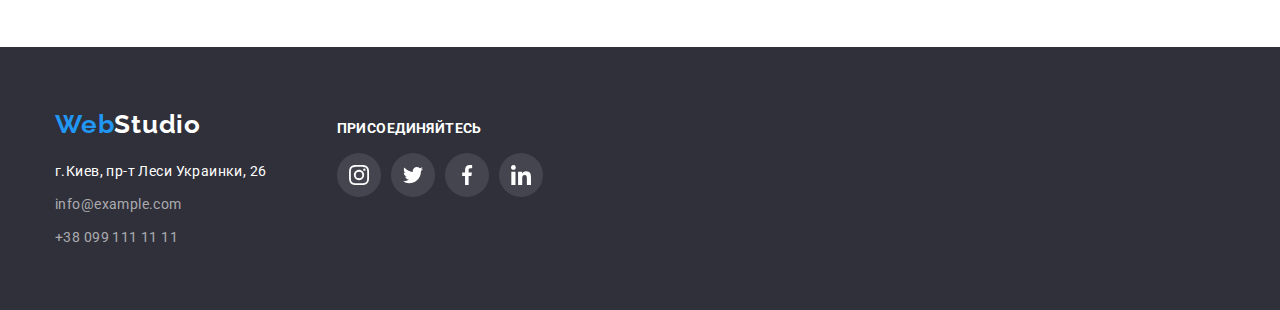
==== commit d47a0be2: "HW4" ====
--- a/portfolio.html
+++ b/portfolio.html
@@ -19,23 +19,29 @@
     <header class="header-portfolio">
         <div class="navigation-adress conteiner">
             <nav class="navigation">
-                <a href="#" class="navigation-link"><span class="logo-blue">Web</span><span
+                <a href="#" class="navigation-link"><span
+class="logo-blue">Web</span><span
                         class="logo-black">Studio</span></a>
                 <ul class="navigation-menu">
-                    <li class="navigation-item"><a href="./index.html" class="link-to-swith">Студия</a></li>
-                    <li class="navigation-item"><a href="#" class="link-to-swith studio current">Портфолио</a></li>
-                    <li class="navigation-item"><a href="#" class="link-to-swith">Контакты</a></li>
+                    <li class="navigation-item"><a href="./index.html"
+class="link-to-swith">Студия</a></li>
+                    <li class="navigation-item"><a href="#"
+class="link-to-swith studio current">Портфолио</a></li>
+                    <li class="navigation-item"><a href="#"
+class="link-to-swith">Контакты</a></li>
                 </ul>
             </nav>
             <address class="header-adress">
                 <div class="header-adress-logo">
                     <a class="adress-mail-header" href="mailto:info@devstudio.com"><svg class="header-adress-icon"
                             width="16" height="12">
-                            <use href="./imagine/symbol-defs.svg#icon-mail"></use>
+                            <use
+href="./imagine/symbol-defs.svg#icon-mail"></use>
                         </svg>info@devstudio.com</a>
                     <a class="adress-tel-header" href="tel:+380961111111">
                         <svg class="header-adress-icon" width="10" height="16">
-                            <use href="./imagine/symbol-defs.svg#icon-tell"></use>
+                            <use
+href="./imagine/symbol-defs.svg#icon-tell"></use>
                         </svg> +38 096 111 11 11</a>
                 </div>
             </address>
@@ -46,30 +52,38 @@
         <div class="portfolio-main-div conteiner">
             <h1 hidden>Links</h1>
             <ul class="links-list">
-                <li class="link-list-btn"><button type="button" class="links-list-item"> Все</button></li>
-                <li class="link-list-btn"><button type="button" class="links-list-item"> Веб-сайты</button></li>
-                <li class="link-list-btn"><button type="button" class="links-list-item"> Приложения</button></li>
-                <li class="link-list-btn"><button type="button" class="links-list-item"> Дизайн</button></li>
-                <li class="link-list-btn"><button type="button" class="links-list-item"> Маркетинг</button></li>
+                <li class="link-list-btn"><button type="button"
+class="links-list-item"> Все</button></li>
+                <li class="link-list-btn"><button type="button"
+class="links-list-item"> Веб-сайты</button></li>
+                <li class="link-list-btn"><button type="button"
+class="links-list-item"> Приложения</button></li>
+                <li class="link-list-btn"><button type="button"
+class="links-list-item"> Дизайн</button></li>
+                <li class="link-list-btn"><button type="button"
+class="links-list-item"> Маркетинг</button></li>
             </ul>
             <h2 hidden>Projects-icon</h2>
             <ul class="portfolio-projects">
                 <li class="portfolio-projects-link">
-                    <a href="#"><img src="./Portfolioimg/img1.jpg" alt="пприклад дизайну сторінки" width="370"
-                            height="404" />
+                    <a href="#"><div class="div-for-overflow"><img src="./Portfolioimg/img1.jpg"
+                        alt="пприклад дизайну сторінки" width="370"
+                                                    height="404" /><p class="portfolio-overlay">Технокряк это современная площадка распространения коронавируса. Компании используют эту платформу для цифрового шпионажа и атак на защищённые сервера конкурентов.</p></div>
                         <div class="border-link">
                             <h3 class="portfolio-projects-fig">Технокряк</h3>
                             <p class="portfolio-projects-p">Веб-сайт</p>
-                        </div>
-                    </a>
-
-
-                </li>
-                <li class="portfolio-projects-link">
-                    <a href="#"><img src="./Portfolioimg/img2.jpg" alt="постер з баскетболістами" width="370"
+                            
+                        </div>
+                    </a>
+                    
+                </li>
+                <li class="portfolio-projects-link">
+                    <a href="#"><img src="./Portfolioimg/img2.jpg"
+alt="постер з баскетболістами" width="370"
                             height="404" />
                         <div class="border-link">
-                            <h3 class="portfolio-projects-fig">Постер New Orlean vs Golden Star</h3>
+                            <h3 class="portfolio-projects-fig">Постер
+New Orlean vs Golden Star</h3>
                             <p class="portfolio-projects-p">Дизайн</p>
                         </div>
                     </a>
@@ -77,9 +91,11 @@
                 </li>
 
                 <li class="portfolio-projects-link">
-                    <a href="#"><img src="./Portfolioimg/img3.jpg" alt="лого з рибою" width="370" height="404" />
-                        <div class="border-link">
-                            <h3 class="portfolio-projects-fig">Ресторан Seafood</h3>
+                    <a href="#"><img src="./Portfolioimg/img3.jpg"
+alt="лого з рибою" width="370" height="404" />
+                        <div class="border-link">
+                            <h3
+class="portfolio-projects-fig">Ресторан Seafood</h3>
                             <p class="portfolio-projects-p">Приложение</p>
                         </div>
                     </a>
@@ -89,7 +105,8 @@
 
 
                 <li class="portfolio-projects-link">
-                    <a href="#"><img src="./Portfolioimg/img4.jpg" alt="навушники великі" width="370" height="404" />
+                    <a href="#"><img src="./Portfolioimg/img4.jpg"
+alt="навушники великі" width="370" height="404" />
                         <div class="border-link">
                             <h3 class="portfolio-projects-fig">Проект Prime</h3>
                             <p class="portfolio-projects-p">Маркетинг</p>
@@ -101,7 +118,8 @@
 
 
                 <li class="portfolio-projects-link">
-                    <a href="#"><img src="./Portfolioimg/img5.jpg" alt="картонні коробки" width="370" height="404" />
+                    <a href="#"><img src="./Portfolioimg/img5.jpg"
+alt="картонні коробки" width="370" height="404" />
                         <div class="border-link">
                             <h3 class="portfolio-projects-fig">Проект Boxes</h3>
                             <p class="portfolio-projects-p">Приложение</p>
@@ -113,9 +131,11 @@
 
 
                 <li class="portfolio-projects-link">
-                    <a href="#"><img src="./Portfolioimg/img6.jpg" alt="монітор компа" width="370" height="404" />
-                        <div class="border-link">
-                            <h3 class="portfolio-projects-fig">Inspiration has no Borders</h3>
+                    <a href="#"><img src="./Portfolioimg/img6.jpg"
+alt="монітор компа" width="370" height="404" />
+                        <div class="border-link">
+                            <h3
+class="portfolio-projects-fig">Inspiration has no Borders</h3>
                             <p class="portfolio-projects-p">Веб-сайт</p>
                         </div>
                     </a>
@@ -125,9 +145,11 @@
 
 
                 <li class="portfolio-projects-link">
-                    <a href="#"><img src="./Portfolioimg/img8.jpg" alt="ярлик" width="370" height="404" />
-                        <div class="border-link">
-                            <h3 class="portfolio-projects-fig">Издание Limited Edition</h3>
+                    <a href="#"><img src="./Portfolioimg/img8.jpg"
+alt="ярлик" width="370" height="404" />
+                        <div class="border-link">
+                            <h3 class="portfolio-projects-fig">Издание
+Limited Edition</h3>
                             <p class="portfolio-projects-p">Дизайн</p>
                         </div>
                     </a>
@@ -137,7 +159,8 @@
 
 
                 <li class="portfolio-projects-link">
-                    <a href="#"><img src="./Portfolioimg/img7.jpg" alt="розгорнута книга" width="370" height="404" />
+                    <a href="#"><img src="./Portfolioimg/img7.jpg"
+alt="розгорнута книга" width="370" height="404" />
                         <div class="border-link">
                             <h3 class="portfolio-projects-fig">Проект LAB</h3>
                             <p class="portfolio-projects-p">Маркетинг</p>
@@ -149,9 +172,11 @@
 
 
                 <li class="portfolio-projects-link">
-                    <a href="#"><img src="./Portfolioimg/img9.jpg" alt="ноутбук" width="370" height="404" />
-                        <div class="border-link">
-                            <h3 class="portfolio-projects-fig">Growing Business</h3>
+                    <a href="#"><img src="./Portfolioimg/img9.jpg"
+alt="ноутбук" width="370" height="404" />
+                        <div class="border-link">
+                            <h3 class="portfolio-projects-fig">Growing
+Business</h3>
                             <p class="portfolio-projects-p">Приложение</p>
                         </div>
                     </a>
@@ -170,30 +195,42 @@
     <footer class="footer">
         <div class="all-footer conteiner">
             <div class="logo-adress">
-                <a href="#" class="navigation-link footer"><span class="logo-blue">Web</span><span
+                <a href="#" class="navigation-link footer"><span
+class="logo-blue">Web</span><span
                         class="logo-white">Studio</span></a>
                 <address class="footer-adress"> <a class="footer-adress-map"
-                        href="https://goo.gl/maps/pfqSpMcwWY89Kn897" target="_blank" rel="nofollow noopener">г.Киев,
+                        href="https://goo.gl/maps/pfqSpMcwWY89Kn897"
+target="_blank" rel="nofollow noopener">г.Киев,
                         пр-т Леси Украинки, 26</a>
-                    <a class="adress-mail-footer" href="mailto:info@example.com">info@example.com</a>
-                    <a class="adress-tel-footer" href="tel:+380991111111">+38 099 111 11 11</a>
+                    <a class="adress-mail-footer"
+href="mailto:info@example.com">info@example.com</a>
+                    <a class="adress-tel-footer"
+href="tel:+380991111111">+38 099 111 11 11</a>
                 </address>
             </div>
             <div class="social-link-b">
                 <b class="appeal">присоединяйтесь</b>
                 <ul class="our-team-socil-links">
-                    <li class="li-class"><a href="#"> <svg class="our-team-socil-item" width="20" height="20">
-                                <use href="./imagine/symbol-defs.svg#icon-ins"></use>
+                    <li class="li-class"><a href="#"> <svg
+class="our-team-socil-item" width="20" height="20">
+                                <use
+href="./imagine/symbol-defs.svg#icon-ins"></use>
                             </svg></a>
                     </li>
-                    <li class="li-class"><a href="#"> <svg class="our-team-socil-item" width="20" height="20">
-                                <use href="./imagine/symbol-defs.svg#icon-twit"></use>
+                    <li class="li-class"><a href="#"> <svg
+class="our-team-socil-item" width="20" height="20">
+                                <use
+href="./imagine/symbol-defs.svg#icon-twit"></use>
                             </svg></a> </li>
-                    <li class="li-class"><a href="#"> <svg class="our-team-socil-item" width="20" height="20">
-                                <use href="./imagine/symbol-defs.svg#icon-fb"></use>
+                    <li class="li-class"><a href="#"> <svg
+class="our-team-socil-item" width="20" height="20">
+                                <use
+href="./imagine/symbol-defs.svg#icon-fb"></use>
                             </svg></a> </li>
-                    <li class="li-class"><a href="#"> <svg class="our-team-socil-item" width="20" height="20">
-                                <use href="./imagine/symbol-defs.svg#icon-link"></use>
+                    <li class="li-class"><a href="#"> <svg
+class="our-team-socil-item" width="20" height="20">
+                                <use
+href="./imagine/symbol-defs.svg#icon-link"></use>
                             </svg></a> </li>
                 </ul>
             </div>
--- a/style.css
+++ b/style.css
@@ -1,3 +1,4 @@
+
 ul {
   list-style: none;
 }
@@ -56,17 +57,21 @@
 .navigation-adress {
   display: flex;
   align-items: center;
-  padding-top: 24px;
+}
+.header-portfolio {
+  position: relative;
+  max-width: 1600px;
+  padding-top: 32px;
+  padding-bottom: 32px;
+  margin: auto;
+  border-bottom: 1px solid #ececec;
+}
+.header {
+  position: relative;
+  padding-top: 25px;
   padding-bottom: 25px;
-  padding-left: 15px;
-  padding-right: 15px;
-  }
-
-.header {
-  max-width: 1600px;
-  border-bottom: 1px solid #ECECEC;
   margin: auto;
-  }
+}
 
 .header.conteiner {
   display: flex;
@@ -82,13 +87,32 @@
   margin-right: 93px;
   align-items: baseline;
 }
-.header-adress-icon{
+.header-adress-icon {
   margin-right: 10px;
   fill: #757575;
-}
-.header-adress-icon:hover,
-.header-adress-icon:focus {
-  fill: #2196f3;
+  fill: currentColor;
+  
+}
+  .navigation-item .current::after{
+  position: absolute;
+  bottom: 0;
+  width: 48px;
+  height: 4px;
+  display: block;
+  content: "";
+  background:var(--accent-color);
+  border-radius: 2px;
+  }
+.header-portfolio .navigation-item .current::after{
+  position: absolute;
+  bottom: 0;
+  width: 78px;
+  height: 4px;
+  display: block;
+  content: "";
+  background:var(--accent-color);
+  border-radius: 2px;
+
 }
 
 .header-adress {
@@ -98,7 +122,14 @@
 .adress-tel-header {
   margin-left: 50px;
 }
-.header-adress-logo{
+.adress-mail-header, 
+  .adress-tel-header{
+    transition-property: color;
+    transition-duration: 250ms;
+    transition-timing-function: cubic-bezier(0.4, 0, 0.2, 1);
+  }
+
+.header-adress-logo {
   display: flex;
   align-items: flex-end;
 }
@@ -144,7 +175,8 @@
   line-height: 1.142;
   letter-spacing: 0.02em;
   color: var(--text-p);
-}
+  
+    }
 .navigation-item.current {
   color: var(--accent-color);
 }
@@ -158,7 +190,7 @@
   font-size: 16px;
   line-height: 1.875;
   min-width: 200px;
-    background: #2196f3;
+  background: #2196f3;
   box-shadow: 0px 4px 4px rgba(0, 0, 0, 0.15);
   border-radius: 4px;
   color: #ffffff;
@@ -169,8 +201,10 @@
 
 /* Це спеціально зроблено. Я знаю, що можно було в один клас, але мені
 так поки більш зрозуміло */
-.adress-mail-header:hover,
-.adress-mail-header:focus,
+.header-adress-logo:hover .adress-mail-header{
+  
+}
+ .adress-mail-header:hover,
 .adress-tel-header:hover,
 .adress-tel-header:focus,
 .footer-adress-map:hover,
@@ -180,12 +214,14 @@
 .adress-mail-footer:hover,
 .adress-mail-footer:focus {
   color: var(--accent-color);
-}
+  
+ }
 .navigation-item.current:hover,
 .navigation-item.current:focus,
 .link-to-swith:hover,
 .link-to-swith:focus {
   color: var(--accent-color);
+  
 }
 .links-list-item:hover,
 .links-list-item:focus,
@@ -193,29 +229,39 @@
 .modal-btn:focus {
   color: #ffffff;
   background: #2196f3;
+
+}
+.links-list-item:hover,
+.links-list-item:focus{
+box-shadow: 0px 3px 1px rgba(0, 0, 0, 0.1), 0px 1px 2px rgba(0, 0, 0, 0.08), 0px 2px 2px rgba(0, 0, 0, 0.12);
 }
 
 /*---header end---*/
-
+/* --main-section-- */
+.section-main{
+  padding-bottom: 94px;
+}
 /*---section-hero---*/
-.hero-foto{
-  width: 1600px;
+.hero-foto {
+  max-width: 1600px;
   height: 600px;
-  background-image: linear-gradient( to right, rgba(47, 48, 58, 0.4), rgba(47, 48, 58, 0.4)), url(./imagine/Imgfirstfoto\ \(1\).jpg);
+  background-image: linear-gradient(
+      to right,
+      rgba(47, 48, 58, 0.4),
+      rgba(47, 48, 58, 0.4)
+    ),
+    url(./imagine/imgfirstfoto.jpg);
   margin: auto;
   background-color: black;
- }
+}
 
 .section-hero {
   padding-top: 200px;
-   padding-bottom: 200px;
-    max-width: 1600px;
-    height: 600px;
-   margin-left: auto;
+  padding-bottom: 200px;
+  margin-left: auto;
   margin-right: auto;
   display: block;
-     
-} 
+}
 
 .adress-mail-header,
 .adress-tel-header {
@@ -228,7 +274,8 @@
   letter-spacing: 0.02em;
   color: #757575;
   align-items: center;
-}
+  
+  }
 .section-h1 {
   margin: 0 auto;
   min-width: 696px;
@@ -238,8 +285,8 @@
   letter-spacing: 0.06em;
   text-transform: uppercase;
   text-align: center;
-      justify-content: center;
-  /* color: #ffffff; */
+  justify-content: center;
+  color: #ffffff;
 }
 
 .links-list-item {
@@ -264,41 +311,45 @@
 
 /*---section-hero end---*/
 /*---section-benefits---*/
-.benefits-list-item::before{
-    width: 270px;
+.benefits-list-item::before {
+  width: 270px;
   height: 120px;
   display: block;
   content: "";
-  background-color: #F5F4FA;
+  background-color: #f5f4fa;
   border-radius: 4px;
   background-repeat: no-repeat;
   background-position: center;
 }
-.benefits-list-item.icon-antena::before{
+.benefits-list-item.icon-antena::before {
   background-image: url(./imagine/antenna1.svg);
 }
-.benefits-list-item.icon-clock::before{
+.benefits-list-item.icon-clock::before {
   background-image: url(./imagine/clock1.svg);
 }
-.benefits-list-item.icon-diagram::before{
+.benefits-list-item.icon-diagram::before {
   background-image: url(./imagine/diagram1.svg);
 }
-.benefits-list-item.icon-astronaut::before{
+.benefits-list-item.icon-astronaut::before {
   background-image: url(./imagine/astronaut1.svg);
 }
+.what-we-doing-section {
+  padding-top: 94px;
+  padding-bottom: 94px;
+}
 .what-we-doing {
-  padding-bottom: 94px;
-  padding-top: 94px;
-  display: block;
-  }
+  display: block;
+}
 .what-we-doing-img-list {
   display: flex;
 }
 .benefits-h2 {
   margin-bottom: 10px;
 }
+.benefits {
+  padding-top: 94px;
+}
 .benefits-list {
-  padding-top: 94px;
   display: flex;
 }
 .benefits-h2 {
@@ -321,19 +372,40 @@
 }
 /*---section-benefits- end--*/
 
+
 /*what we doing*/
+.what-we-doing-img{
+  position: relative;
+}
+   .desktop-app{
+  position: absolute;
+  bottom: 0;
+  padding: 27px 53px;
+   width: 370px;
+  height: 70px;
+  text-align: center;
+  font-style: normal;
+  font-weight: 700;
+  font-size: 14px;
+  line-height: 1.142;
+  letter-spacing: 0.03em;
+  text-transform: uppercase;
+  color: #ffffff;
+  background: rgba(47, 48, 58, 0.8);
+
+}
 .what-we-doing-h2 {
   margin-bottom: 50px;
   display: flex;
   justify-content: center;
-  min-width: 376px;   
-font-weight: 700;
-font-size: 36px;
-line-height: 1.166;
-text-align: center;
-letter-spacing: 0.03em;
-
-color: #212121;
+  min-width: 376px;
+  font-weight: 700;
+  font-size: 36px;
+  line-height: 1.166;
+  text-align: center;
+  letter-spacing: 0.03em;
+
+  color: #212121;
 }
 .what-we-doing-img:not(:last-child) {
   margin-right: 30px;
@@ -342,12 +414,11 @@
 /*what we doing end*/
 
 /*Team*/
-.team{
+/* .team {
   height: 708px;
-  min-width: 1600px;
-  background: #F5F4FA;
-  
-}
+  max-width: 1600px;
+  background: #f5f4fa;
+} */
 .our-team {
   margin-bottom: 50px;
   font-weight: 700;
@@ -361,17 +432,22 @@
   display: flex;
   justify-content: center;
 }
-.div-our-team{
+.team-section {
+  max-width: 1600px;
   padding-top: 94px;
   padding-bottom: 94px;
-  display: block;
-}
-
-.our-team-img{
-background: #FFFFFF;
-box-shadow: 0px 1px 3px rgba(0, 0, 0, 0.12), 0px 1px 1px rgba(0, 0, 0, 0.14), 0px 2px 1px rgba(0, 0, 0, 0.2);
-border-radius: 0px 0px 4px 4px;
-
+  background: #f5f4fa;
+  margin: auto;
+}
+.div-our-team {
+  display: block;
+}
+
+.our-team-img {
+  background: #ffffff;
+  box-shadow: 0px 1px 3px rgba(0, 0, 0, 0.12), 0px 1px 1px rgba(0, 0, 0, 0.14),
+    0px 2px 1px rgba(0, 0, 0, 0.2);
+  border-radius: 0px 0px 4px 4px;
 }
 .our-team-img:not(:last-child) {
   margin-right: 30px;
@@ -394,24 +470,34 @@
   letter-spacing: 0.03em;
   color: var(--main-text-color);
 }
-.our-team-socil-item{
+.our-team-socil-item {
   display: block;
   fill: #757575;
-    }
-.li-class{
-padding: 12px 12px;
-border-radius: 50%;
-}
-.our-team-socil-item:hover{
-  fill: #FFFFFF;
+  transition-property: fill;
+  transition-duration: 250ms;
+  transition-timing-function: cubic-bezier(0.4, 0, 0.2, 1);
+  }
+
+.li-class {
+  padding: 12px 12px;
+  border-radius: 50%;
+  transition-property: background-color;
+  transition-duration: 250ms;
+  transition-timing-function: cubic-bezier(0.4, 0, 0.2, 1);
+}
+.our-team-socil-item:hover {
+  fill: #ffffff;
+}
+.li-class:hover .our-team-socil-item{
+  fill: white;
 }
 .li-class:hover{
   background-color: var(--accent-color);
 }
-.li-class:not(:last-child){
-margin-right: 10px
-} 
-.our-team-socil-links{
+.li-class:not(:last-child) {
+  margin-right: 10px;
+}
+.our-team-socil-links {
   display: flex;
   padding: 0;
   margin: 0;
@@ -419,90 +505,104 @@
   margin-top: 16px;
   margin-bottom: 30px;
   justify-content: center;
- }
- 
+}
+
 /*team-end--*/
 
 /* regular cliens */
-.svg-logo1:hover,
-.svg-logo1:focus{
-  fill: #2196f3;
-}
-.regular-client-div{
-  display: block;
+
+.regular-client {
   padding-top: 94px;
-  padding-bottom: 94px;
-}
-.regular-client-logo{
+  }
+.regular-client-div {
+  display: block;
+}
+.regular-client-logo {
   display: flex;
 }
 .regular-client-img:not(:last-child) {
   margin-right: 30px;
   min-width: 170px;
 }
-.regular-client-img:hover{
-border: 1px solid #2196f3;
-}
-.regular-client-img{
-width: 170px;
-height: 90px;
-display: block;
-content: "";
-background-color: #ffffff;
-border: 1px solid #AFB1B8;
-border-radius: 4px;
-background-repeat: no-repeat;
-background-position: center;
-cursor: pointer;
-}
-.svg-logo1{
+.regular-client-img:hover {
+  border: 1px solid #2196f3;
+}
+.regular-client-img:hover .svg-logo1{
+  fill: var(--accent-color);
+}
+.regular-client-img:hover .svg-logo2{
+  fill: var(--accent-color);
+}
+.regular-client-img:hover .svg-logo3{
+  fill: var(--accent-color);
+}
+.regular-client-img:hover .svg-logo4{
+  fill: var(--accent-color);
+}
+.regular-client-img:hover .svg-logo5{
+  fill: var(--accent-color);
+}
+.regular-client-img:hover .svg-logo6{
+  fill: var(--accent-color);
+}
+.regular-client-img {
+  width: 170px;
+  height: 90px;
+  display: block;
+  content: "";
+  background-color: #ffffff;
+  border: 1px solid #afb1b8;
+  border-radius: 4px;
+  background-repeat: no-repeat;
+  background-position: center;
+  cursor: pointer;
+  transition-property: border;
+  transition-duration: 250ms;
+  transition-timing-function: cubic-bezier(0.4, 0, 0.2, 1);
+}
+
+
+.svg-logo1 {
   padding: 20px 63px;
-   width: 170px;
+  width: 170px;
   height: 90px;
-  fill: #AFB1B8;
-
-}
-.svg-logo1{
-  padding: 20px 63px;
-   width: 170px;
+  fill: #afb1b8;
+  transition: fill 250ms cubic-bezier(0.4, 0, 0.2, 1);
+}
+.svg-logo2 {
+  padding: 19px 65px;
+  width: 170px;
   height: 90px;
-  fill: #AFB1B8;
-
-}
-.svg-logo2{
-  padding: 19px 65px;
-   width: 170px;
+  fill: #afb1b8;
+  transition: fill 250ms cubic-bezier(0.4, 0, 0.2, 1);
+}
+.svg-logo3 {
+  padding: 24px 64px;
+  width: 170px;
   height: 90px;
-  fill: #AFB1B8;
-
-}
-.svg-logo3{
-  padding: 24px 64px;
-   width: 170px;
+  fill: #afb1b8;
+  transition: fill 250ms cubic-bezier(0.4, 0, 0.2, 1);
+}
+.svg-logo4 {
+  padding: 24px 45px;
+  width: 170px;
   height: 90px;
-  fill: #AFB1B8;
-
-}
-.svg-logo4{
-  padding: 24px 45px;
-   width: 170px;
+  fill: #afb1b8;
+  transition: fill 250ms cubic-bezier(0.4, 0, 0.2, 1);
+}
+.svg-logo5 {
+  padding: 22px 55px;
+  width: 170px;
   height: 90px;
-  fill: #AFB1B8;
-
-}
-.svg-logo5{
-  padding: 22px 55px;
-   width: 170px;
+  fill: #afb1b8;
+  transition: fill 250ms cubic-bezier(0.4, 0, 0.2, 1);
+}
+.svg-logo6 {
+  padding: 22px 41px;
+  width: 170px;
   height: 90px;
-  fill: #AFB1B8;
-
-}
-.svg-logo1{
-  padding: 22px 41px;
-   width: 170px;
-  height: 90px;
-  fill: #AFB1B8;
-
+  fill: #afb1b8;
+  transition: fill 250ms cubic-bezier(0.4, 0, 0.2, 1);
 }
 /* .regular-client-img.logo1::before{
   background-image: url(./imagine/logo1.svg);
@@ -522,7 +622,6 @@
 .regular-client-img.logo6::before{
   background-image: url(./imagine/logo6.svg);
 } */
-
 
 /*footer*/
 .footer-adress-map {
@@ -558,14 +657,13 @@
 .footer {
   flex-grow: 1;
   max-width: 1600px;
-  background-color: #2F303A;
+  background-color: #2f303a;
   margin: auto;
 }
-.logo-adress{
-padding-bottom: 60px;
-padding-top: 60px;
-margin-right: 70px;
-
+.logo-adress {
+  padding-bottom: 60px;
+  padding-top: 60px;
+  margin-right: 70px;
 }
 .logo-white {
   font-weight: 700;
@@ -574,54 +672,58 @@
   letter-spacing: 0.03em;
   color: #ffffff;
 }
-.appeal{
-font-style: normal;
-font-weight: 700;
-font-size: 14px;
-line-height: 1.142;
-letter-spacing: 0.03em;
-text-transform: uppercase;
-color: #FFFFFF;
-}
-.social-link-b{
+.appeal {
+  font-style: normal;
+  font-weight: 700;
+  font-size: 14px;
+  line-height: 1.142;
+  letter-spacing: 0.03em;
+  text-transform: uppercase;
+  color: #ffffff;
+}
+.social-link-b {
   padding-top: 72px;
-  
-}
-.all-footer{
-display: flex;
-align-items:baseline;
-}
-.social-item{
+}
+.all-footer {
+  display: flex;
+  align-items: baseline;
+}
+.social-item {
   display: flex;
   margin-top: 20px;
 }
-.footer .our-team-socil-item{
-  fill:#FFFFFF ;
-}
-.footer .li-class{
- background: rgba(255, 255, 255, 0.1);
+.footer .our-team-socil-item {
+  fill: #ffffff;
+}
+.footer .li-class {
+  background: rgba(255, 255, 255, 0.1);
 }
 .footer .li-class:hover,
-.footer .li-class:focus
-{
- background: var(--accent-color);
+.footer .li-class:focus {
+  background: var(--accent-color);
+}
+.footer-adress-map, 
+.adress-mail-footer,
+.adress-tel-footer{
+  transition: color 250ms cubic-bezier(0.4, 0, 0.2, 1);
 }
 
 /*footer end*/
 
 /* Portfolio */
-.portfolio-main{
+.portfolio-main {
+  padding-top: 94px;
+  padding-bottom: 94px;
   max-width: 1600px;
   margin: auto;
 }
-.portfolio-main-div{
-display: block;
+.portfolio-main-div {
+  display: block;
 }
 .links-list {
   display: flex;
   justify-content: center;
-  padding-top: 94px;
-  padding-bottom: 50px;
+  margin-bottom: 50px;
 }
 .links-list-item {
   min-width: 73px;
@@ -634,6 +736,8 @@
   letter-spacing: 0.03em;
   color: var(--text-p);
   padding: 6px 22px;
+  transition: color 250ms cubic-bezier(0.4, 0, 0.2, 1),
+  background-color 250ms cubic-bezier(0.4, 0, 0.2, 1);
 }
 
 .link-list-btn:not(:last-child) {
@@ -647,6 +751,7 @@
   line-height: 2;
   letter-spacing: 0.06em;
   color: var(--text-p);
+  margin-bottom: 4px;
 }
 .portfolio-projects-p {
   font-style: normal;
@@ -657,26 +762,57 @@
   color: var(--main-text-color);
 }
 .portfolio-projects {
+  justify-content: center;
   display: flex;
   flex-wrap: wrap;
-  padding-bottom: 94px;
-   }
-
+}
+.portfolio-projects-link:nth-child(n + 7) {
+  margin-bottom: 0;
+}
 .portfolio-projects-link {
+  
   min-width: 370px;
   margin-left: 30px;
   margin-bottom: 30px;
   flex-basis: calc(100% / 3 - 30px);
-}
-.portfolio-projects-link:hover{
-  box-shadow: 0px 1px 1px rgba(0, 0, 0, 0.12), 0px 4px 4px rgba(0, 0, 0, 0.06), 1px 4px 6px rgba(0, 0, 0, 0.16);
-}
-  .border-link{
-  border-right: 1px solid #EEEEEE;
-  border-left: 1px solid #EEEEEE;
-  border-bottom: 1px solid #EEEEEE;
+  transition-property: box-shadow;
+  transition-duration: 250ms;
+  transition-timing-function: cubic-bezier(0.4, 0, 0.2, 1);
+}
+.portfolio-projects-link:hover {
+  box-shadow: 0px 1px 1px rgba(0, 0, 0, 0.12), 0px 4px 4px rgba(0, 0, 0, 0.06),
+    1px 4px 6px rgba(0, 0, 0, 0.16);
+}
+.border-link {
+  border-right: 1px solid #eeeeee;
+  border-left: 1px solid #eeeeee;
+  border-bottom: 1px solid #eeeeee;
   padding: 20px 24px;
-  }
+}
+.portfolio-overlay{
+  position: absolute;
+  transition: all 500ms linear;
+  left: 0;
+  top: 0;
+  padding: 63px 24px;
+  width: 370px;
+  height: 294px;
+  font-family: "Roboto", sans-serif;
+  font-weight: normal;
+  font-size: 18px;
+  line-height: 1.555;
+  color: #FFFFFF;
+  background: rgba(33, 150, 243, 0.9);
+  transform: translateY(100%);
+}
+.portfolio-projects-link:hover .portfolio-overlay,
+.portfolio-projects-link:focus .portfolio-overlay{
+  transform: translateY(0);
+}
+.div-for-overflow{
+  position: relative;
+  overflow: hidden;
+}
 
 .portfolio-projects-link:nth-child(-n + 3) {
   margin-top: 0;
@@ -704,4 +840,8 @@
 } */
 .link-to-swith {
   color: #212121;
-}
+  transition-property: color;
+  transition-duration: 250ms;
+  transition-timing-function: cubic-bezier(0.4, 0, 0.2, 1);
+  }
+  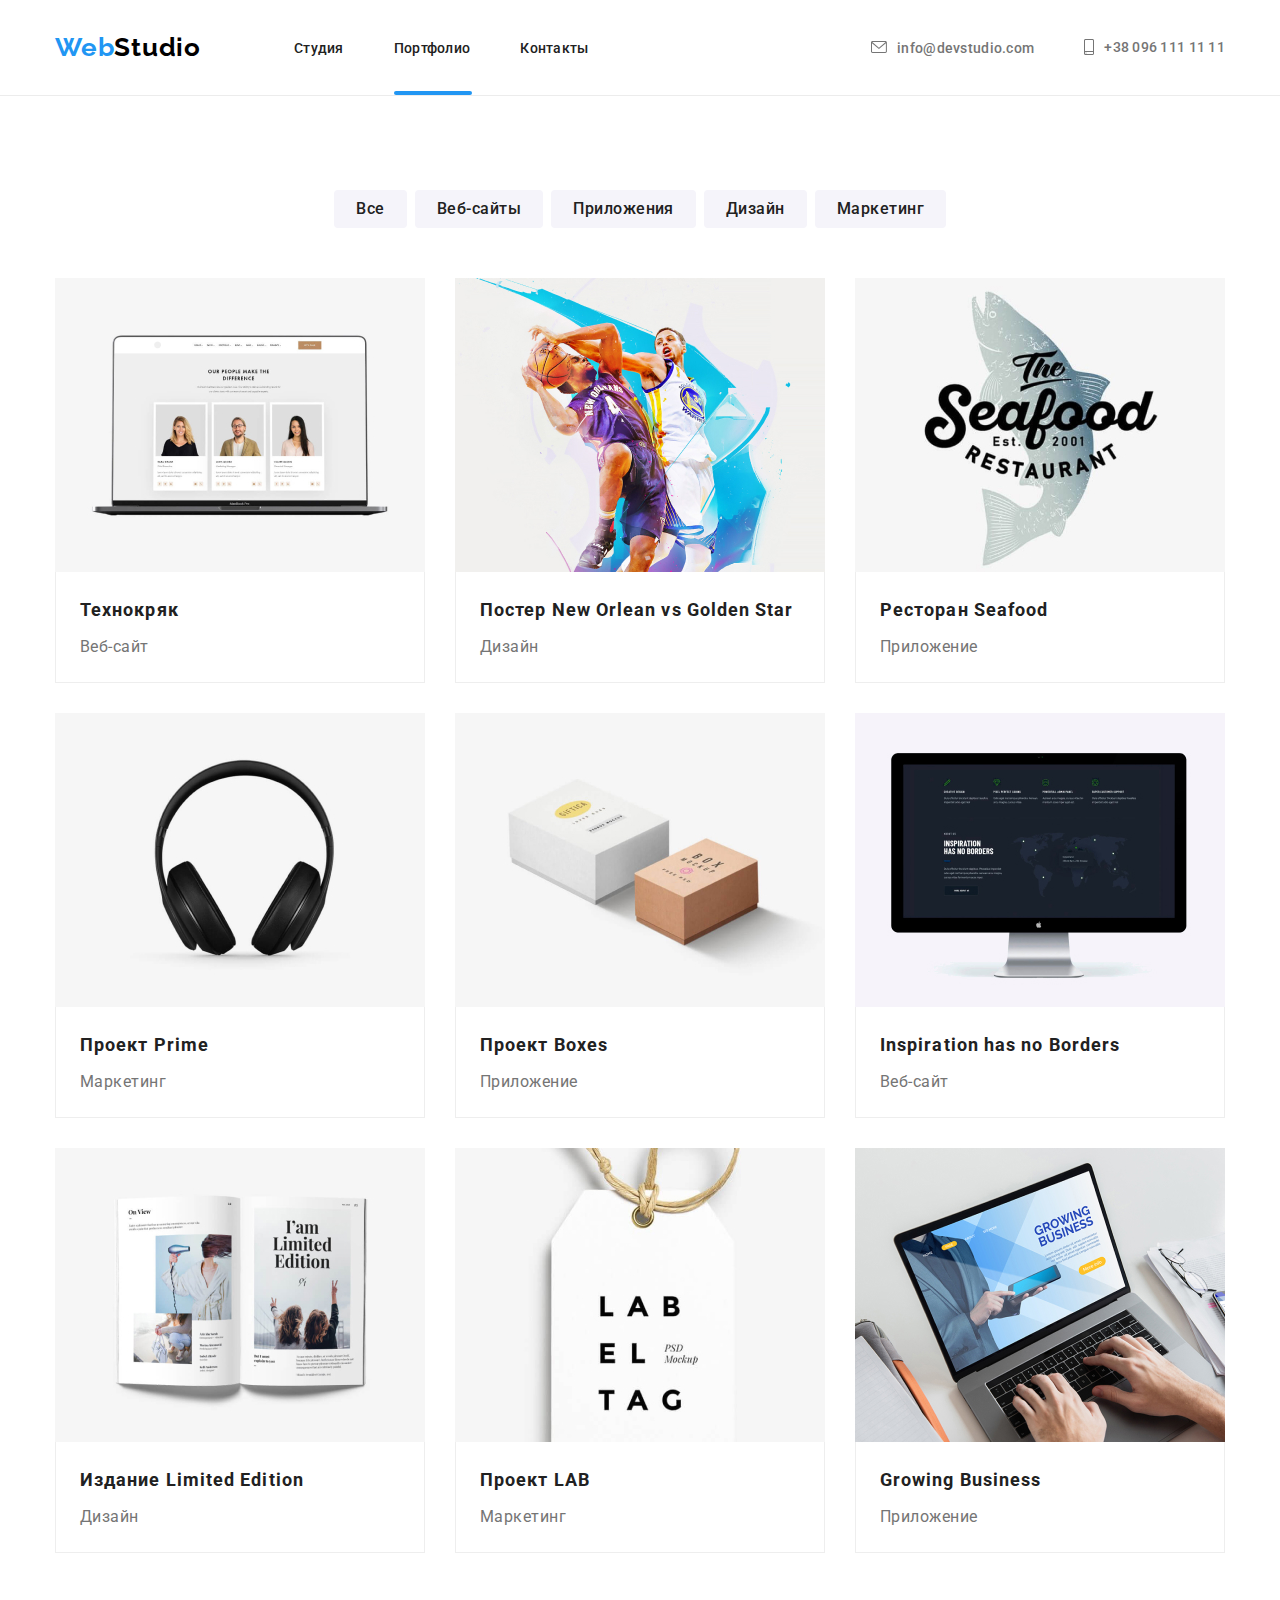
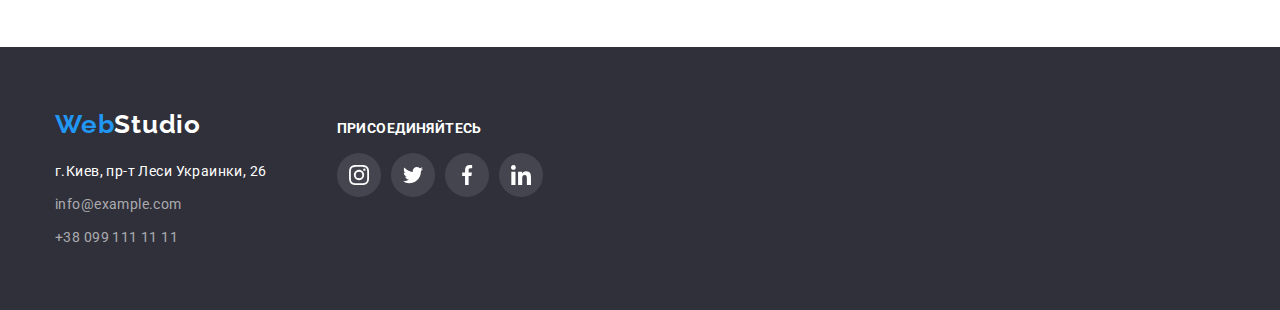
==== commit 7226625e: "Фокус" ====
--- a/portfolio.html
+++ b/portfolio.html
@@ -67,8 +67,8 @@
             <ul class="portfolio-projects">
                 <li class="portfolio-projects-link">
                     <a href="#"><div class="div-for-overflow"><img src="./Portfolioimg/img1.jpg"
-                        alt="пприклад дизайну сторінки" width="370"
-                                                    height="404" /><p class="portfolio-overlay">Технокряк это современная площадка распространения коронавируса. Компании используют эту платформу для цифрового шпионажа и атак на защищённые сервера конкурентов.</p></div>
+                        alt="пприклад дизайну сторінки" width="370" height="404" />
+                        <p class="portfolio-overlay">Технокряк это современная площадка распространения коронавируса. Компании используют эту платформу для цифрового шпионажа и атак на защищённые сервера конкурентов.</p></div>
                         <div class="border-link">
                             <h3 class="portfolio-projects-fig">Технокряк</h3>
                             <p class="portfolio-projects-p">Веб-сайт</p>
@@ -78,9 +78,9 @@
                     
                 </li>
                 <li class="portfolio-projects-link">
-                    <a href="#"><img src="./Portfolioimg/img2.jpg"
-alt="постер з баскетболістами" width="370"
-                            height="404" />
+                    <a href="#"><div class="div-for-overflow"><img src="./Portfolioimg/img2.jpg"
+                        alt="пприклад дизайну сторінки" width="370" height="404" />
+                        <p class="portfolio-overlay">Технокряк это современная площадка распространения коронавируса. Компании используют эту платформу для цифрового шпионажа и атак на защищённые сервера конкурентов.</p></div>
                         <div class="border-link">
                             <h3 class="portfolio-projects-fig">Постер
 New Orlean vs Golden Star</h3>
@@ -91,8 +91,9 @@
                 </li>
 
                 <li class="portfolio-projects-link">
-                    <a href="#"><img src="./Portfolioimg/img3.jpg"
-alt="лого з рибою" width="370" height="404" />
+                    <div class="div-for-overflow"><img src="./Portfolioimg/img3.jpg"
+                        alt="пприклад дизайну сторінки" width="370" height="404" />
+                        <p class="portfolio-overlay">Технокряк это современная площадка распространения коронавируса. Компании используют эту платформу для цифрового шпионажа и атак на защищённые сервера конкурентов.</p></div>
                         <div class="border-link">
                             <h3
 class="portfolio-projects-fig">Ресторан Seafood</h3>
@@ -105,8 +106,9 @@
 
 
                 <li class="portfolio-projects-link">
-                    <a href="#"><img src="./Portfolioimg/img4.jpg"
-alt="навушники великі" width="370" height="404" />
+                    <a href="#"><div class="div-for-overflow"><img src="./Portfolioimg/img4.jpg"
+                        alt="пприклад дизайну сторінки" width="370" height="404" />
+                        <p class="portfolio-overlay">Технокряк это современная площадка распространения коронавируса. Компании используют эту платформу для цифрового шпионажа и атак на защищённые сервера конкурентов.</p></div>
                         <div class="border-link">
                             <h3 class="portfolio-projects-fig">Проект Prime</h3>
                             <p class="portfolio-projects-p">Маркетинг</p>
@@ -118,8 +120,9 @@
 
 
                 <li class="portfolio-projects-link">
-                    <a href="#"><img src="./Portfolioimg/img5.jpg"
-alt="картонні коробки" width="370" height="404" />
+                    <a href="#"><div class="div-for-overflow"><img src="./Portfolioimg/img5.jpg"
+                        alt="пприклад дизайну сторінки" width="370" height="404" />
+                        <p class="portfolio-overlay">Технокряк это современная площадка распространения коронавируса. Компании используют эту платформу для цифрового шпионажа и атак на защищённые сервера конкурентов.</p></div>
                         <div class="border-link">
                             <h3 class="portfolio-projects-fig">Проект Boxes</h3>
                             <p class="portfolio-projects-p">Приложение</p>
@@ -131,8 +134,9 @@
 
 
                 <li class="portfolio-projects-link">
-                    <a href="#"><img src="./Portfolioimg/img6.jpg"
-alt="монітор компа" width="370" height="404" />
+                    <a href="#"><div class="div-for-overflow"><img src="./Portfolioimg/img6.jpg"
+                        alt="пприклад дизайну сторінки" width="370" height="404" />
+                        <p class="portfolio-overlay">Технокряк это современная площадка распространения коронавируса. Компании используют эту платформу для цифрового шпионажа и атак на защищённые сервера конкурентов.</p></div>
                         <div class="border-link">
                             <h3
 class="portfolio-projects-fig">Inspiration has no Borders</h3>
@@ -145,8 +149,9 @@
 
 
                 <li class="portfolio-projects-link">
-                    <a href="#"><img src="./Portfolioimg/img8.jpg"
-alt="ярлик" width="370" height="404" />
+                    <a href="#"><div class="div-for-overflow"><img src="./Portfolioimg/img7.jpg"
+                        alt="пприклад дизайну сторінки" width="370" height="404" />
+                        <p class="portfolio-overlay">Технокряк это современная площадка распространения коронавируса. Компании используют эту платформу для цифрового шпионажа и атак на защищённые сервера конкурентов.</p></div>
                         <div class="border-link">
                             <h3 class="portfolio-projects-fig">Издание
 Limited Edition</h3>
@@ -159,8 +164,9 @@
 
 
                 <li class="portfolio-projects-link">
-                    <a href="#"><img src="./Portfolioimg/img7.jpg"
-alt="розгорнута книга" width="370" height="404" />
+                    <a href="#"><div class="div-for-overflow"><img src="./Portfolioimg/img8.jpg"
+                        alt="пприклад дизайну сторінки" width="370" height="404" />
+                        <p class="portfolio-overlay">Технокряк это современная площадка распространения коронавируса. Компании используют эту платформу для цифрового шпионажа и атак на защищённые сервера конкурентов.</p></div>
                         <div class="border-link">
                             <h3 class="portfolio-projects-fig">Проект LAB</h3>
                             <p class="portfolio-projects-p">Маркетинг</p>
@@ -172,8 +178,9 @@
 
 
                 <li class="portfolio-projects-link">
-                    <a href="#"><img src="./Portfolioimg/img9.jpg"
-alt="ноутбук" width="370" height="404" />
+                    <a href="#"><div class="div-for-overflow"><img src="./Portfolioimg/img9.jpg"
+                        alt="пприклад дизайну сторінки" width="370" height="404" />
+                        <p class="portfolio-overlay">Технокряк это современная площадка распространения коронавируса. Компании используют эту платформу для цифрового шпионажа и атак на защищённые сервера конкурентов.</p></div>
                         <div class="border-link">
                             <h3 class="portfolio-projects-fig">Growing
 Business</h3>
@@ -211,27 +218,27 @@
             <div class="social-link-b">
                 <b class="appeal">присоединяйтесь</b>
                 <ul class="our-team-socil-links">
-                    <li class="li-class"><a href="#"> <svg
+                    <li class="footer-soc-link"><a href="#" class="li-class"> <svg
 class="our-team-socil-item" width="20" height="20">
                                 <use
 href="./imagine/symbol-defs.svg#icon-ins"></use>
                             </svg></a>
                     </li>
-                    <li class="li-class"><a href="#"> <svg
+                    <li class="footer-soc-link"><a href="#" class="li-class"> <svg
 class="our-team-socil-item" width="20" height="20">
                                 <use
 href="./imagine/symbol-defs.svg#icon-twit"></use>
                             </svg></a> </li>
-                    <li class="li-class"><a href="#"> <svg
+                    <li class="footer-soc-link"><a href="#" class="li-class"> <svg
 class="our-team-socil-item" width="20" height="20">
                                 <use
 href="./imagine/symbol-defs.svg#icon-fb"></use>
-                            </svg></a> </li>
-                    <li class="li-class"><a href="#"> <svg
+                           </svg></a> </li>
+                    <liclass="footer-soc-link"><a href="#" class="li-class"> <svg
 class="our-team-socil-item" width="20" height="20">
                                 <use
 href="./imagine/symbol-defs.svg#icon-link"></use>
-                            </svg></a> </li>
+                            </svg></a> </liclass=>
                 </ul>
             </div>
         </div>
--- a/style.css
+++ b/style.css
@@ -201,9 +201,8 @@
 
 /* Це спеціально зроблено. Я знаю, що можно було в один клас, але мені
 так поки більш зрозуміло */
-.header-adress-logo:hover .adress-mail-header{
-  
-}
+.li-class:focus,
+ .adress-mail-header:focus,
  .adress-mail-header:hover,
 .adress-tel-header:hover,
 .adress-tel-header:focus,
@@ -214,7 +213,7 @@
 .adress-mail-footer:hover,
 .adress-mail-footer:focus {
   color: var(--accent-color);
-  
+  fill: var(--accent-color);  
  }
 .navigation-item.current:hover,
 .navigation-item.current:focus,
@@ -477,24 +476,35 @@
   transition-duration: 250ms;
   transition-timing-function: cubic-bezier(0.4, 0, 0.2, 1);
   }
+  .link{
+    padding: 12px 12px;
+    display: block;
+    width: 44px;
+    height: 44px;
+    border-radius: 50%;
+    transition-property: background-color;
+    transition-duration: 250ms;
+    transition-timing-function: cubic-bezier(0.4, 0, 0.2, 1);
+  }
 
 .li-class {
+  display: block;
   padding: 12px 12px;
   border-radius: 50%;
   transition-property: background-color;
   transition-duration: 250ms;
   transition-timing-function: cubic-bezier(0.4, 0, 0.2, 1);
 }
-.our-team-socil-item:hover {
-  fill: #ffffff;
-}
-.li-class:hover .our-team-socil-item{
+.link:hover > .our-team-socil-item,
+.link:focus > .our-team-socil-item{
   fill: white;
 }
-.li-class:hover{
+.link:hover,
+.link:focus{
   background-color: var(--accent-color);
 }
-.li-class:not(:last-child) {
+
+.footer-soc-link:not(:last-child) {
   margin-right: 10px;
 }
 .our-team-socil-links {
@@ -504,8 +514,9 @@
   list-style: none;
   margin-top: 16px;
   margin-bottom: 30px;
-  justify-content: center;
-}
+  justify-content: space-around;
+}
+
 
 /*team-end--*/
 
@@ -524,27 +535,23 @@
   margin-right: 30px;
   min-width: 170px;
 }
-.regular-client-img:hover {
+.link-reg-cli:focus > .svg-logo1,
+.link-reg-cli:hover > .svg-logo1,
+.link-reg-cli:focus > .svg-logo2,
+.link-reg-cli:hover > .svg-logo2,
+.link-reg-cli:focus > .svg-logo3,
+.link-reg-cli:hover > .svg-logo3,
+.link-reg-cli:focus > .svg-logo4,
+.link-reg-cli:hover > .svg-logo4,
+.link-reg-cli:focus > .svg-logo5,
+.link-reg-cli:hover > .svg-logo5,
+.link-reg-cli:focus > .svg-logo6,
+.link-reg-cli:hover > .svg-logo6{
+  fill: var(--accent-color);
   border: 1px solid #2196f3;
-}
-.regular-client-img:hover .svg-logo1{
-  fill: var(--accent-color);
-}
-.regular-client-img:hover .svg-logo2{
-  fill: var(--accent-color);
-}
-.regular-client-img:hover .svg-logo3{
-  fill: var(--accent-color);
-}
-.regular-client-img:hover .svg-logo4{
-  fill: var(--accent-color);
-}
-.regular-client-img:hover .svg-logo5{
-  fill: var(--accent-color);
-}
-.regular-client-img:hover .svg-logo6{
-  fill: var(--accent-color);
-}
+  border-radius: 4px;
+  }
+
 .regular-client-img {
   width: 170px;
   height: 90px;
@@ -559,11 +566,11 @@
   transition-property: border;
   transition-duration: 250ms;
   transition-timing-function: cubic-bezier(0.4, 0, 0.2, 1);
-}
+  }
 
 
 .svg-logo1 {
-  padding: 20px 63px;
+    padding: 20px 63px;
   width: 170px;
   height: 90px;
   fill: #afb1b8;
@@ -604,24 +611,6 @@
   fill: #afb1b8;
   transition: fill 250ms cubic-bezier(0.4, 0, 0.2, 1);
 }
-/* .regular-client-img.logo1::before{
-  background-image: url(./imagine/logo1.svg);
-}
-.regular-client-img.logo2::before{
-  background-image: url(./imagine/logo2.svg);
-}
-.regular-client-img.logo3::before{
-  background-image: url(./imagine/logo3.svg);
-}
-.regular-client-img.logo4::before{
-  background-image: url(./imagine/logo4.svg);
-      }
-.regular-client-img.logo5::before{
-  background-image: url(./imagine/logo5.svg);
-}
-.regular-client-img.logo6::before{
-  background-image: url(./imagine/logo6.svg);
-} */
 
 /*footer*/
 .footer-adress-map {
